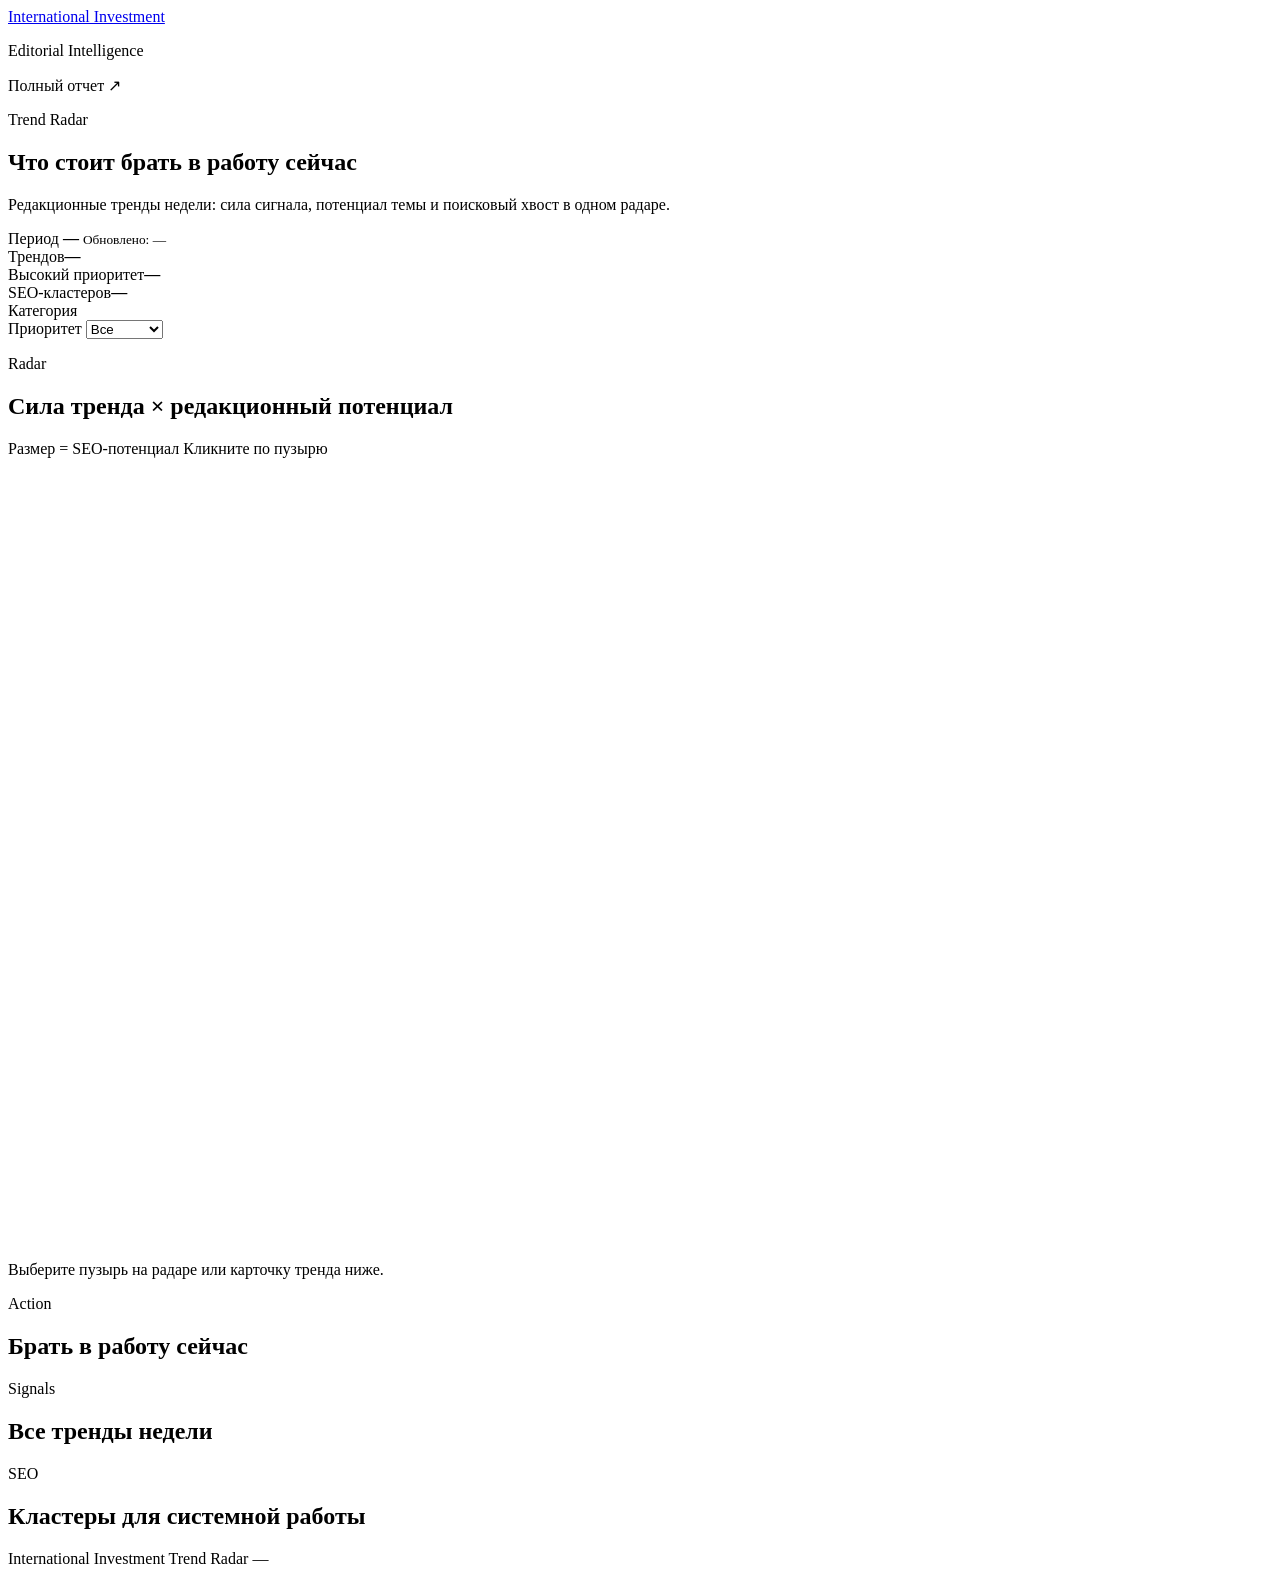
==== trend-radar/index.html @ 87446c71 "Add International Investment Trend Radar" ====
<!doctype html>
<html lang="ru">
<head>
  <meta charset="utf-8" />
  <meta name="viewport" content="width=device-width,initial-scale=1" />
  <meta name="description" content="International Investment Trend Radar — редакционный радар трендов, SEO-кластеров и инфоповодов." />
  <title>International Investment — Trend Radar</title>
  <link rel="stylesheet" href="./styles.css" />
</head>
<body>
  <main class="page-shell">
    <header class="topbar">
      <div>
        <a class="brand" href="https://internationalinvestment.biz/" target="_blank" rel="noreferrer">International Investment</a>
        <p class="eyebrow">Editorial Intelligence</p>
      </div>
      <a id="reportLink" class="report-link" target="_blank" rel="noreferrer">Полный отчет ↗</a>
    </header>

    <section class="hero">
      <div>
        <p class="eyebrow">Trend Radar</p>
        <h1>Что стоит брать в работу сейчас</h1>
        <p class="hero-copy">Редакционные тренды недели: сила сигнала, потенциал темы и поисковый хвост в одном радаре.</p>
      </div>
      <div class="period-card">
        <span>Период</span>
        <strong id="period">—</strong>
        <small id="updatedAt">Обновлено: —</small>
      </div>
    </section>

    <section class="stats" aria-label="Сводка">
      <article><span>Трендов</span><strong id="trendCount">—</strong></article>
      <article><span>Высокий приоритет</span><strong id="highCount">—</strong></article>
      <article><span>SEO-кластеров</span><strong id="clusterCount">—</strong></article>
    </section>

    <section class="controls" aria-label="Фильтры">
      <div class="filter-group">
        <span>Категория</span>
        <div id="categoryFilters" class="chips"></div>
      </div>
      <label class="priority-control">
        <span>Приоритет</span>
        <select id="priorityFilter">
          <option value="all">Все</option>
          <option value="high">Высокий</option>
          <option value="medium">Средний</option>
          <option value="low">Низкий</option>
        </select>
      </label>
    </section>

    <section class="radar-panel">
      <div class="section-head">
        <div>
          <p class="eyebrow">Radar</p>
          <h2>Сила тренда × редакционный потенциал</h2>
        </div>
        <div class="legend">
          <span><i class="dot dot-seo"></i>Размер = SEO-потенциал</span>
          <span><i class="dot dot-active"></i>Кликните по пузырю</span>
        </div>
      </div>

      <div class="radar-wrap">
        <svg id="radar" viewBox="0 0 1000 620" role="img" aria-labelledby="radarTitle radarDesc">
          <title id="radarTitle">Радар трендов International Investment</title>
          <desc id="radarDesc">По горизонтали — редакционный потенциал, по вертикали — сила тренда, размер пузыря — SEO-потенциал.</desc>
        </svg>
      </div>

      <aside id="trendDetail" class="trend-detail" aria-live="polite">
        <p class="muted">Выберите пузырь на радаре или карточку тренда ниже.</p>
      </aside>
    </section>

    <section class="work-now">
      <div class="section-head">
        <div>
          <p class="eyebrow">Action</p>
          <h2>Брать в работу сейчас</h2>
        </div>
      </div>
      <div id="workNowGrid" class="work-grid"></div>
    </section>

    <section>
      <div class="section-head">
        <div>
          <p class="eyebrow">Signals</p>
          <h2>Все тренды недели</h2>
        </div>
        <span id="visibleCount" class="muted"></span>
      </div>
      <div id="trendCards" class="trend-grid"></div>
    </section>

    <section class="seo-section">
      <div class="section-head">
        <div>
          <p class="eyebrow">SEO</p>
          <h2>Кластеры для системной работы</h2>
        </div>
      </div>
      <div id="seoClusters" class="seo-grid"></div>
    </section>

    <footer>
      <span>International Investment Trend Radar</span>
      <span id="footerUpdate">—</span>
    </footer>
  </main>

  <script src="./app.js" defer></script>
</body>
</html>
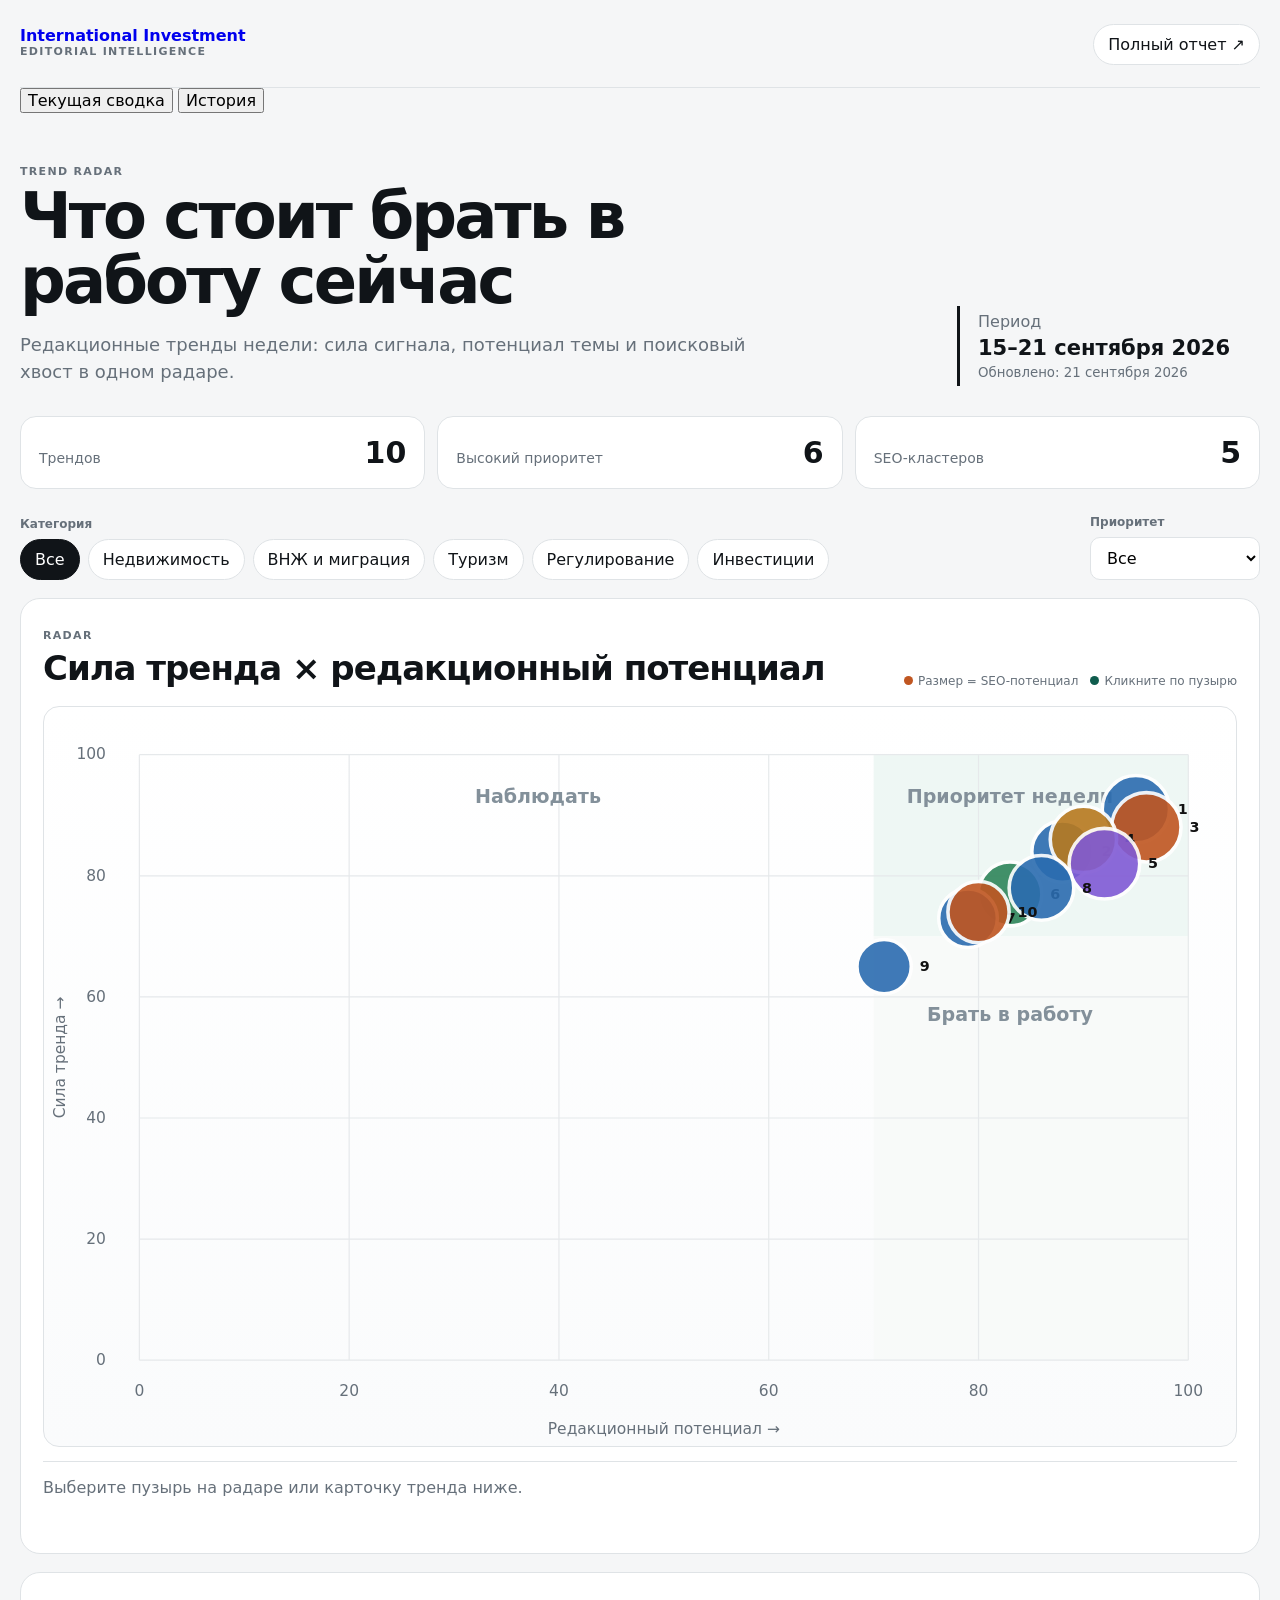
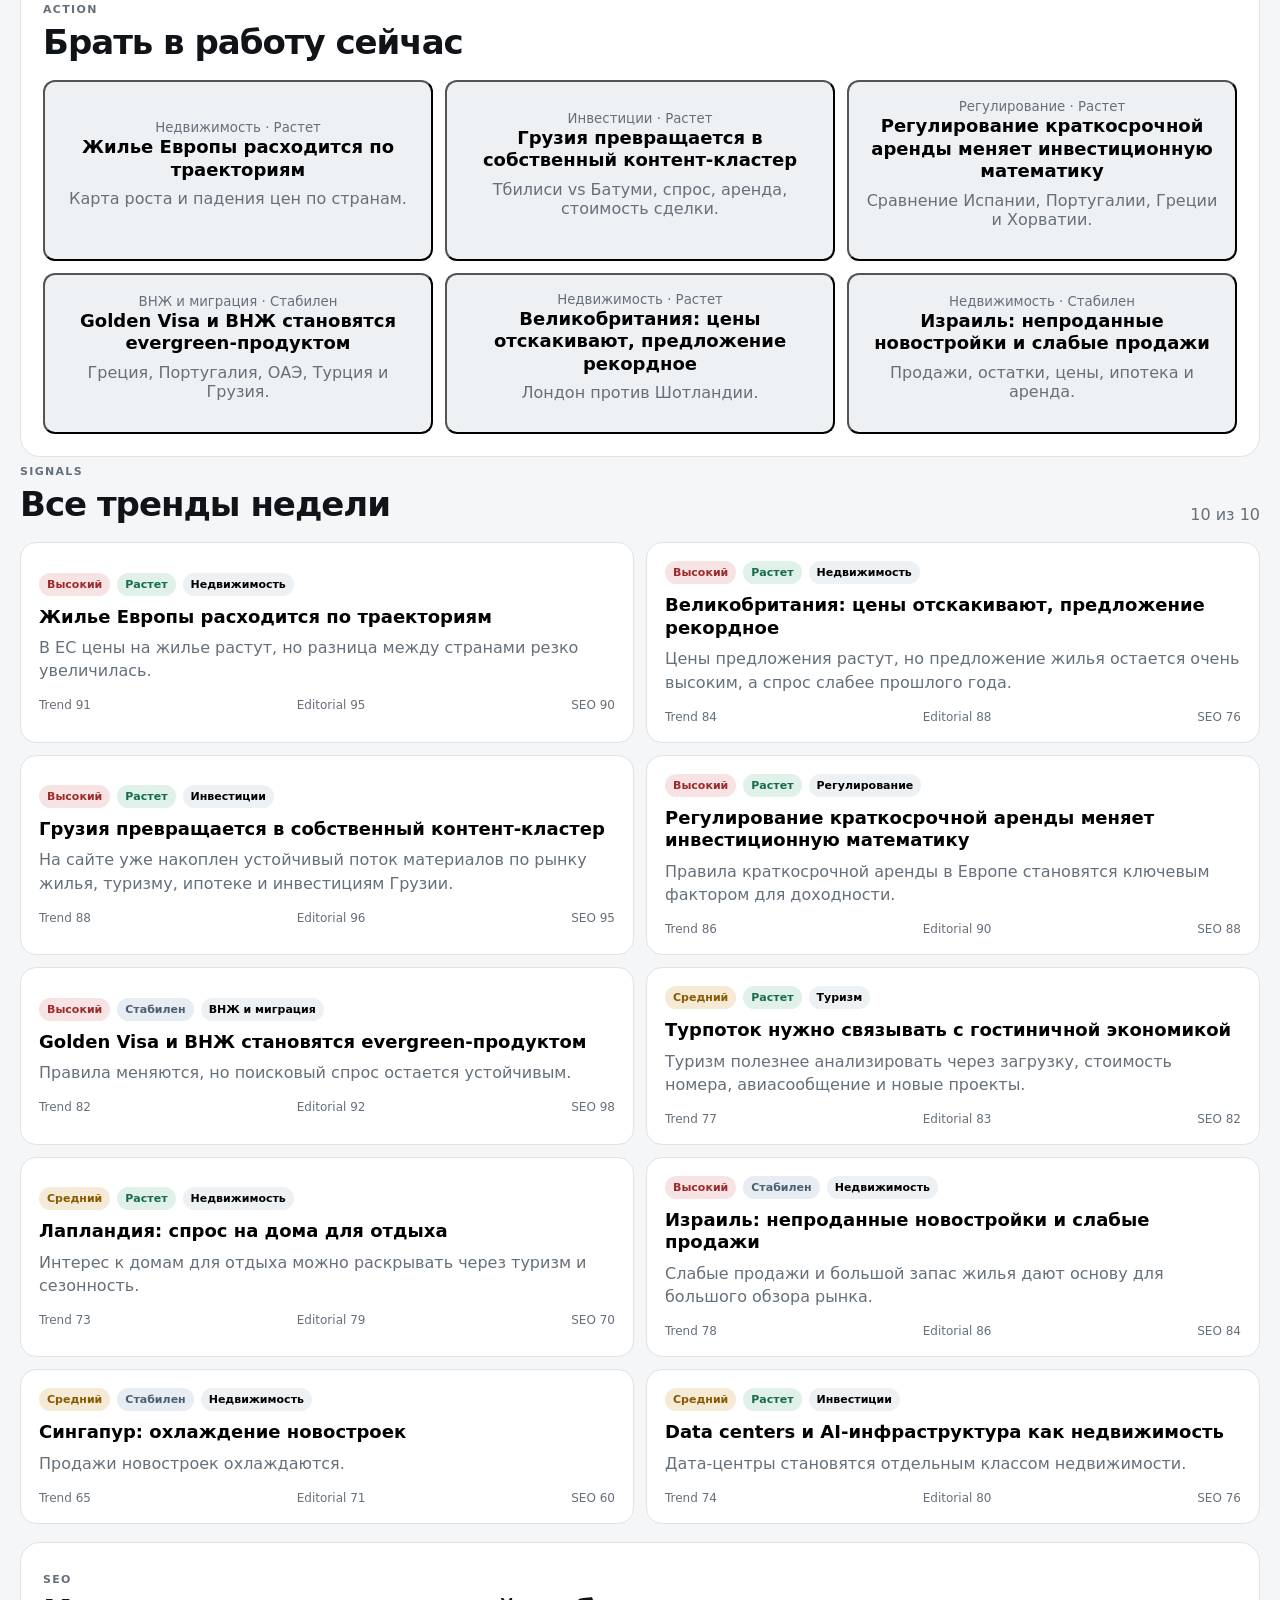
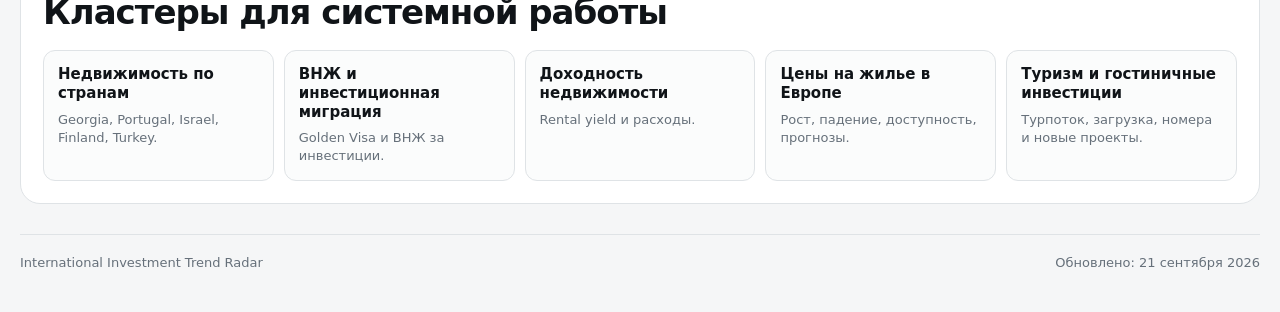
==== commit 25e41412: "Add Trend Radar history tab" ====
--- a/trend-radar/index.html
+++ b/trend-radar/index.html
@@ -17,94 +17,112 @@
       <a id="reportLink" class="report-link" target="_blank" rel="noreferrer">Полный отчет ↗</a>
     </header>
 
-    <section class="hero">
-      <div>
-        <p class="eyebrow">Trend Radar</p>
-        <h1>Что стоит брать в работу сейчас</h1>
-        <p class="hero-copy">Редакционные тренды недели: сила сигнала, потенциал темы и поисковый хвост в одном радаре.</p>
-      </div>
-      <div class="period-card">
-        <span>Период</span>
-        <strong id="period">—</strong>
-        <small id="updatedAt">Обновлено: —</small>
-      </div>
-    </section>
+    <nav class="view-tabs" aria-label="Разделы радара">
+      <button id="currentTab" class="view-tab is-active" type="button" data-view="current">Текущая сводка</button>
+      <button id="historyTab" class="view-tab" type="button" data-view="history">История</button>
+    </nav>
 
-    <section class="stats" aria-label="Сводка">
-      <article><span>Трендов</span><strong id="trendCount">—</strong></article>
-      <article><span>Высокий приоритет</span><strong id="highCount">—</strong></article>
-      <article><span>SEO-кластеров</span><strong id="clusterCount">—</strong></article>
-    </section>
+    <div id="currentView">
+      <section class="hero">
+        <div>
+          <p class="eyebrow">Trend Radar</p>
+          <h1>Что стоит брать в работу сейчас</h1>
+          <p class="hero-copy">Редакционные тренды недели: сила сигнала, потенциал темы и поисковый хвост в одном радаре.</p>
+        </div>
+        <div class="period-card">
+          <span>Период</span>
+          <strong id="period">—</strong>
+          <small id="updatedAt">Обновлено: —</small>
+        </div>
+      </section>
 
-    <section class="controls" aria-label="Фильтры">
-      <div class="filter-group">
-        <span>Категория</span>
-        <div id="categoryFilters" class="chips"></div>
-      </div>
-      <label class="priority-control">
-        <span>Приоритет</span>
-        <select id="priorityFilter">
-          <option value="all">Все</option>
-          <option value="high">Высокий</option>
-          <option value="medium">Средний</option>
-          <option value="low">Низкий</option>
-        </select>
-      </label>
-    </section>
+      <section class="stats" aria-label="Сводка">
+        <article><span>Трендов</span><strong id="trendCount">—</strong></article>
+        <article><span>Высокий приоритет</span><strong id="highCount">—</strong></article>
+        <article><span>SEO-кластеров</span><strong id="clusterCount">—</strong></article>
+      </section>
 
-    <section class="radar-panel">
-      <div class="section-head">
+      <section class="controls" aria-label="Фильтры">
+        <div class="filter-group">
+          <span>Категория</span>
+          <div id="categoryFilters" class="chips"></div>
+        </div>
+        <label class="priority-control">
+          <span>Приоритет</span>
+          <select id="priorityFilter">
+            <option value="all">Все</option>
+            <option value="high">Высокий</option>
+            <option value="medium">Средний</option>
+            <option value="low">Низкий</option>
+          </select>
+        </label>
+      </section>
+
+      <section class="radar-panel">
+        <div class="section-head">
+          <div>
+            <p class="eyebrow">Radar</p>
+            <h2>Сила тренда × редакционный потенциал</h2>
+          </div>
+          <div class="legend">
+            <span><i class="dot dot-seo"></i>Размер = SEO-потенциал</span>
+            <span><i class="dot dot-active"></i>Кликните по пузырю</span>
+          </div>
+        </div>
+
+        <div class="radar-wrap">
+          <svg id="radar" viewBox="0 0 1000 620" role="img" aria-labelledby="radarTitle radarDesc">
+            <title id="radarTitle">Радар трендов International Investment</title>
+            <desc id="radarDesc">По горизонтали — редакционный потенциал, по вертикали — сила тренда, размер пузыря — SEO-потенциал.</desc>
+          </svg>
+        </div>
+
+        <aside id="trendDetail" class="trend-detail" aria-live="polite">
+          <p class="muted">Выберите пузырь на радаре или карточку тренда ниже.</p>
+        </aside>
+      </section>
+
+      <section class="work-now">
+        <div class="section-head">
+          <div>
+            <p class="eyebrow">Action</p>
+            <h2>Брать в работу сейчас</h2>
+          </div>
+        </div>
+        <div id="workNowGrid" class="work-grid"></div>
+      </section>
+
+      <section>
+        <div class="section-head">
+          <div>
+            <p class="eyebrow">Signals</p>
+            <h2>Все тренды недели</h2>
+          </div>
+          <span id="visibleCount" class="muted"></span>
+        </div>
+        <div id="trendCards" class="trend-grid"></div>
+      </section>
+
+      <section class="seo-section">
+        <div class="section-head">
+          <div>
+            <p class="eyebrow">SEO</p>
+            <h2>Кластеры для системной работы</h2>
+          </div>
+        </div>
+        <div id="seoClusters" class="seo-grid"></div>
+      </section>
+    </div>
+
+    <section id="historyView" class="history-view" hidden>
+      <div class="history-hero">
         <div>
-          <p class="eyebrow">Radar</p>
-          <h2>Сила тренда × редакционный потенциал</h2>
-        </div>
-        <div class="legend">
-          <span><i class="dot dot-seo"></i>Размер = SEO-потенциал</span>
-          <span><i class="dot dot-active"></i>Кликните по пузырю</span>
+          <p class="eyebrow">Archive</p>
+          <h1>История трендрадара</h1>
+          <p class="hero-copy">Короткие недельные саммари сохраняются здесь. Основная текущая сводка при обновлении не стирается: предыдущая неделя переносится в архив.</p>
         </div>
       </div>
-
-      <div class="radar-wrap">
-        <svg id="radar" viewBox="0 0 1000 620" role="img" aria-labelledby="radarTitle radarDesc">
-          <title id="radarTitle">Радар трендов International Investment</title>
-          <desc id="radarDesc">По горизонтали — редакционный потенциал, по вертикали — сила тренда, размер пузыря — SEO-потенциал.</desc>
-        </svg>
-      </div>
-
-      <aside id="trendDetail" class="trend-detail" aria-live="polite">
-        <p class="muted">Выберите пузырь на радаре или карточку тренда ниже.</p>
-      </aside>
-    </section>
-
-    <section class="work-now">
-      <div class="section-head">
-        <div>
-          <p class="eyebrow">Action</p>
-          <h2>Брать в работу сейчас</h2>
-        </div>
-      </div>
-      <div id="workNowGrid" class="work-grid"></div>
-    </section>
-
-    <section>
-      <div class="section-head">
-        <div>
-          <p class="eyebrow">Signals</p>
-          <h2>Все тренды недели</h2>
-        </div>
-        <span id="visibleCount" class="muted"></span>
-      </div>
-      <div id="trendCards" class="trend-grid"></div>
-    </section>
-
-    <section class="seo-section">
-      <div class="section-head">
-        <div>
-          <p class="eyebrow">SEO</p>
-          <h2>Кластеры для системной работы</h2>
-        </div>
-      </div>
-      <div id="seoClusters" class="seo-grid"></div>
+      <div id="historyList" class="history-list"></div>
     </section>
 
     <footer>
@@ -112,7 +130,6 @@
       <span id="footerUpdate">—</span>
     </footer>
   </main>
-
   <script src="./app.js" defer></script>
 </body>
-</html>
+</html>
--- a/trend-radar/styles.css
+++ b/trend-radar/styles.css
@@ -0,0 +1,3 @@
+:root{--bg:#f5f6f7;--panel:#fff;--ink:#101418;--muted:#66707a;--line:#dfe3e6;--soft:#eef1f3;--accent:#0f5c4d;--high:#9b2c2c;--medium:#8a5a00}
+*{box-sizing:border-box}body{margin:0;background:var(--bg);color:var(--ink);font-family:Inter,ui-sans-serif,system-ui,-apple-system,BlinkMacSystemFont,"Segoe UI",sans-serif}button,select{font:inherit}button{cursor:pointer}.page-shell{width:min(1240px,calc(100% - 32px));margin:auto;padding:24px 0 42px}.topbar{display:flex;justify-content:space-between;gap:16px;align-items:center;padding-bottom:22px;border-bottom:1px solid var(--line)}.brand{font-weight:800;text-decoration:none}.eyebrow{margin:0 0 6px;color:var(--muted);text-transform:uppercase;letter-spacing:.12em;font-size:11px;font-weight:800}.report-link,.chip{border:1px solid var(--line);background:var(--panel);border-radius:999px;padding:10px 14px;text-decoration:none;color:inherit}.hero{display:grid;grid-template-columns:1.5fr .5fr;gap:28px;align-items:end;padding:52px 0 30px}h1,h2,h3,p{margin-top:0}h1{font-size:clamp(34px,5vw,64px);line-height:1.02;margin-bottom:16px;max-width:850px;letter-spacing:-.045em}h2{font-size:clamp(24px,3vw,34px);letter-spacing:-.03em;margin-bottom:0}h3{font-size:18px;line-height:1.25;margin-bottom:8px}.hero-copy{max-width:760px;color:var(--muted);font-size:18px;line-height:1.55;margin-bottom:0}.period-card{border-left:3px solid var(--ink);padding:6px 0 6px 18px;display:grid;gap:5px}.period-card span,.period-card small,.muted{color:var(--muted)}.period-card strong{font-size:21px}.stats{display:grid;grid-template-columns:repeat(3,1fr);gap:12px;margin-bottom:18px}.stats article{background:var(--panel);border:1px solid var(--line);border-radius:16px;padding:18px;display:flex;align-items:baseline;justify-content:space-between}.stats span{color:var(--muted);font-size:14px}.stats strong{font-size:30px}.controls{display:flex;justify-content:space-between;align-items:flex-end;gap:16px;margin:26px 0 18px}.filter-group{display:grid;gap:8px}.chips{display:flex;gap:8px;flex-wrap:wrap}.chip.is-active{background:var(--ink);color:#fff;border-color:var(--ink)}.priority-control{display:grid;gap:8px;min-width:170px}.filter-group>span,.priority-control>span{font-size:12px;color:var(--muted);font-weight:700}select{border:1px solid var(--line);border-radius:10px;padding:10px 12px;background:var(--panel)}.radar-panel,.work-now,.seo-section{margin-top:18px;background:var(--panel);border:1px solid var(--line);border-radius:20px;padding:22px}.section-head{display:flex;justify-content:space-between;gap:20px;align-items:end;margin:8px 0 18px}.legend{display:flex;gap:12px;flex-wrap:wrap;color:var(--muted);font-size:12px}.dot{width:9px;height:9px;border-radius:50%;display:inline-block;margin-right:5px}.dot-seo{background:#c05621}.dot-active{background:var(--accent)}.radar-wrap{overflow-x:auto;border:1px solid var(--line);border-radius:16px;background:linear-gradient(180deg,#fff,#fafbfc)}#radar{width:100%;min-width:760px;display:block}.axis-label{fill:var(--muted);font-size:13px}.grid-line{stroke:#e6e9eb;stroke-width:1}.quad-label{fill:#83909a;font-size:16px;font-weight:700}.bubble{cursor:pointer;stroke:#fff;stroke-width:3;opacity:.9}.bubble:hover,.bubble:focus{opacity:1;stroke:#111;stroke-width:4;outline:none}.bubble-label{font-size:12px;font-weight:800;fill:#111;pointer-events:none}.trend-detail{margin-top:14px;border-top:1px solid var(--line);padding-top:16px;min-height:70px}.detail-grid{display:grid;grid-template-columns:1fr 1fr;gap:14px}.detail-block,.work-item,.seo-card{background:var(--soft);border-radius:12px;padding:14px}.detail-block span{display:block;color:var(--muted);font-size:11px;font-weight:800;text-transform:uppercase;letter-spacing:.08em;margin-bottom:5px}.badges{display:flex;gap:7px;flex-wrap:wrap;margin-bottom:10px}.badge{display:inline-flex;border-radius:999px;padding:5px 8px;font-size:11px;font-weight:800;background:#edf1f3}.badge.high{background:#f7e3e3;color:var(--high)}.badge.medium{background:#f5ead6;color:var(--medium)}.badge.growing{background:#dff1e9;color:#176b4d}.badge.stable{background:#e7edf2;color:#4b5f73}.work-grid{display:grid;grid-template-columns:repeat(3,1fr);gap:12px}.trend-grid{display:grid;grid-template-columns:repeat(2,1fr);gap:12px;margin-top:16px}.trend-card{border:1px solid var(--line);background:var(--panel);border-radius:16px;padding:18px;text-align:left}.trend-card p{color:var(--muted);line-height:1.45}.card-meta{display:flex;justify-content:space-between;gap:12px;margin-top:12px;font-size:12px;color:var(--muted)}.seo-grid{display:grid;grid-template-columns:repeat(5,1fr);gap:10px}.seo-card{border:1px solid var(--line);background:#fbfcfc}.seo-card h3{font-size:15px}.seo-card p{color:var(--muted);font-size:13px;line-height:1.4;margin-bottom:0}.source-list a{color:var(--accent)}footer{display:flex;justify-content:space-between;gap:12px;color:var(--muted);border-top:1px solid var(--line);margin-top:30px;padding-top:20px;font-size:13px}
+@media(max-width:900px){.hero{grid-template-columns:1fr}.stats{grid-template-columns:1fr}.controls{align-items:stretch;flex-direction:column}.priority-control{width:100%}.work-grid,.seo-grid{grid-template-columns:repeat(2,1fr)}.trend-grid{grid-template-columns:1fr}.detail-grid{grid-template-columns:1fr}}@media(max-width:560px){.page-shell{width:min(100% - 20px,1240px);padding-top:14px}.topbar{align-items:flex-start;flex-direction:column}.hero{padding-top:34px}.radar-panel,.work-now,.seo-section{padding:14px}.work-grid,.seo-grid{grid-template-columns:1fr}.section-head{align-items:flex-start;flex-direction:column}footer{flex-direction:column}}
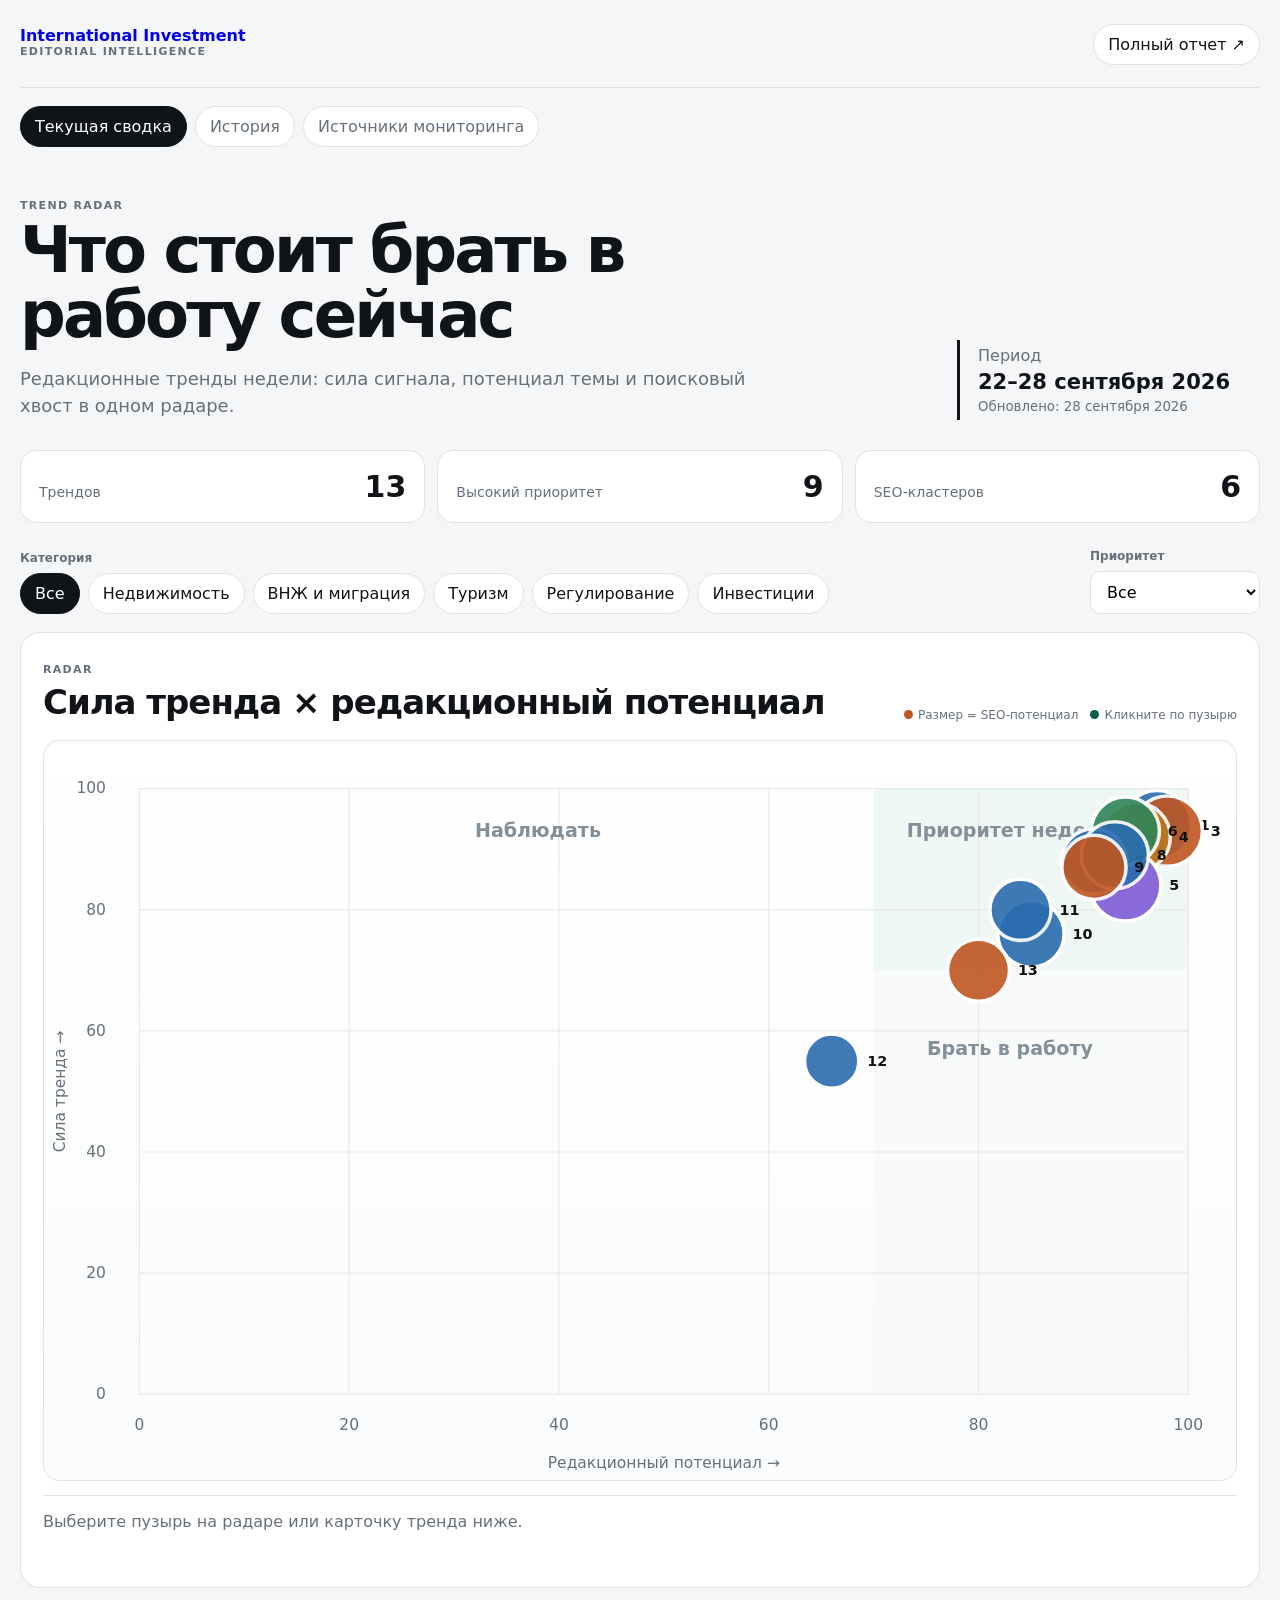
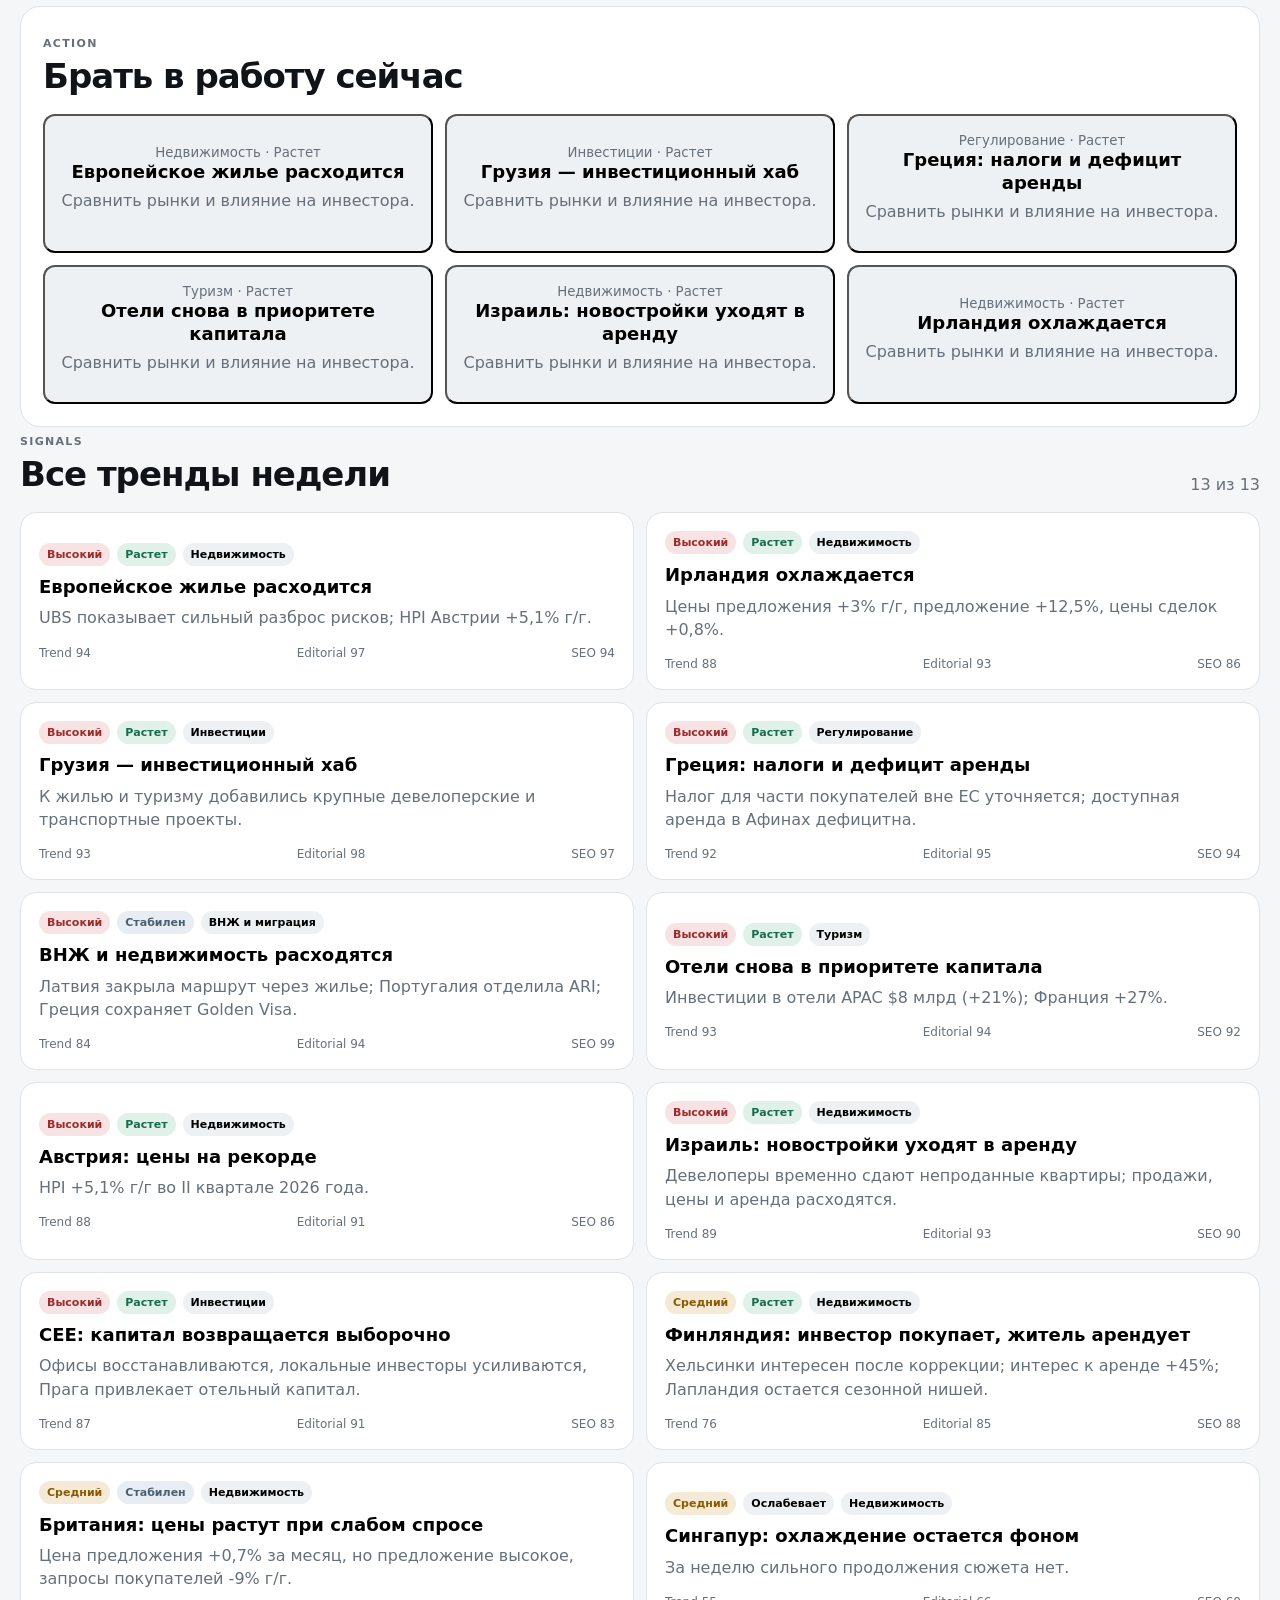
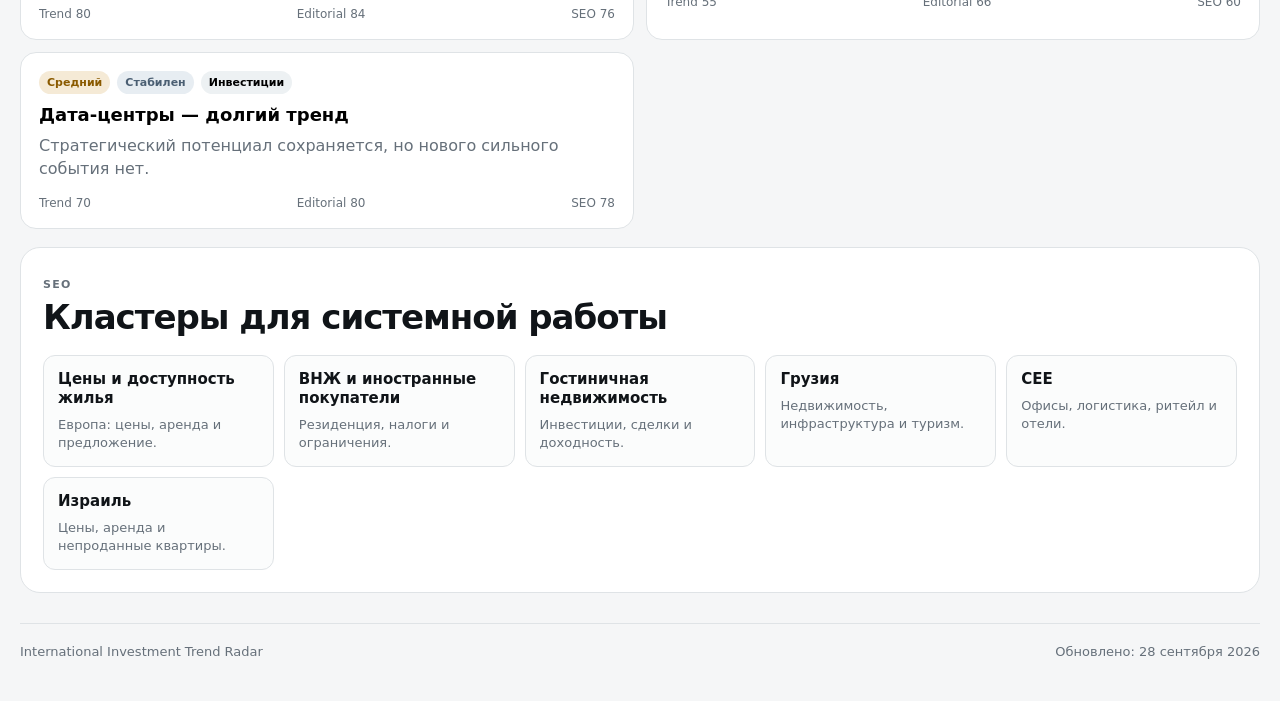
==== commit 1f7d653f: "Add monitoring sources tab" ====
--- a/trend-radar/index.html
+++ b/trend-radar/index.html
@@ -18,8 +18,9 @@
     </header>
 
     <nav class="view-tabs" aria-label="Разделы радара">
-      <button id="currentTab" class="view-tab is-active" type="button" data-view="current">Текущая сводка</button>
-      <button id="historyTab" class="view-tab" type="button" data-view="history">История</button>
+      <button class="view-tab is-active" type="button" data-view="current">Текущая сводка</button>
+      <button class="view-tab" type="button" data-view="history">История</button>
+      <button class="view-tab" type="button" data-view="sources">Источники мониторинга</button>
     </nav>
 
     <div id="currentView">
@@ -69,14 +70,9 @@
             <span><i class="dot dot-active"></i>Кликните по пузырю</span>
           </div>
         </div>
-
         <div class="radar-wrap">
-          <svg id="radar" viewBox="0 0 1000 620" role="img" aria-labelledby="radarTitle radarDesc">
-            <title id="radarTitle">Радар трендов International Investment</title>
-            <desc id="radarDesc">По горизонтали — редакционный потенциал, по вертикали — сила тренда, размер пузыря — SEO-потенциал.</desc>
-          </svg>
+          <svg id="radar" viewBox="0 0 1000 620" role="img" aria-label="Радар трендов"></svg>
         </div>
-
         <aside id="trendDetail" class="trend-detail" aria-live="polite">
           <p class="muted">Выберите пузырь на радаре или карточку тренда ниже.</p>
         </aside>
@@ -84,20 +80,14 @@
 
       <section class="work-now">
         <div class="section-head">
-          <div>
-            <p class="eyebrow">Action</p>
-            <h2>Брать в работу сейчас</h2>
-          </div>
+          <div><p class="eyebrow">Action</p><h2>Брать в работу сейчас</h2></div>
         </div>
         <div id="workNowGrid" class="work-grid"></div>
       </section>
 
       <section>
         <div class="section-head">
-          <div>
-            <p class="eyebrow">Signals</p>
-            <h2>Все тренды недели</h2>
-          </div>
+          <div><p class="eyebrow">Signals</p><h2>Все тренды недели</h2></div>
           <span id="visibleCount" class="muted"></span>
         </div>
         <div id="trendCards" class="trend-grid"></div>
@@ -105,10 +95,7 @@
 
       <section class="seo-section">
         <div class="section-head">
-          <div>
-            <p class="eyebrow">SEO</p>
-            <h2>Кластеры для системной работы</h2>
-          </div>
+          <div><p class="eyebrow">SEO</p><h2>Кластеры для системной работы</h2></div>
         </div>
         <div id="seoClusters" class="seo-grid"></div>
       </section>
@@ -116,13 +103,23 @@
 
     <section id="historyView" class="history-view" hidden>
       <div class="history-hero">
-        <div>
-          <p class="eyebrow">Archive</p>
-          <h1>История трендрадара</h1>
-          <p class="hero-copy">Короткие недельные саммари сохраняются здесь. Основная текущая сводка при обновлении не стирается: предыдущая неделя переносится в архив.</p>
-        </div>
+        <p class="eyebrow">Archive</p>
+        <h1>История трендрадара</h1>
+        <p class="hero-copy">Короткие недельные саммари сохраняются здесь. Предыдущая неделя не стирается при обновлении.</p>
       </div>
       <div id="historyList" class="history-list"></div>
+    </section>
+
+    <section id="sourcesView" class="history-view" hidden>
+      <div class="history-hero">
+        <p class="eyebrow">Monitoring</p>
+        <h1>Источники мониторинга</h1>
+        <p class="hero-copy">Постоянный пул для поиска ранних сигналов и проверки цифр. Медиа и отраслевые издания находят сюжет, первичные источники подтверждают данные.</p>
+      </div>
+      <div class="source-principle">
+        <strong>Правило радара:</strong> вторичный источник может дать сигнал, но ключевые цифры и изменения правил по возможности подтверждаются первичным источником.
+      </div>
+      <div id="sourceGroups" class="source-groups"></div>
     </section>
 
     <footer>
--- a/trend-radar/styles.css
+++ b/trend-radar/styles.css
@@ -1,3 +1,5 @@
 :root{--bg:#f5f6f7;--panel:#fff;--ink:#101418;--muted:#66707a;--line:#dfe3e6;--soft:#eef1f3;--accent:#0f5c4d;--high:#9b2c2c;--medium:#8a5a00}
 *{box-sizing:border-box}body{margin:0;background:var(--bg);color:var(--ink);font-family:Inter,ui-sans-serif,system-ui,-apple-system,BlinkMacSystemFont,"Segoe UI",sans-serif}button,select{font:inherit}button{cursor:pointer}.page-shell{width:min(1240px,calc(100% - 32px));margin:auto;padding:24px 0 42px}.topbar{display:flex;justify-content:space-between;gap:16px;align-items:center;padding-bottom:22px;border-bottom:1px solid var(--line)}.brand{font-weight:800;text-decoration:none}.eyebrow{margin:0 0 6px;color:var(--muted);text-transform:uppercase;letter-spacing:.12em;font-size:11px;font-weight:800}.report-link,.chip{border:1px solid var(--line);background:var(--panel);border-radius:999px;padding:10px 14px;text-decoration:none;color:inherit}.hero{display:grid;grid-template-columns:1.5fr .5fr;gap:28px;align-items:end;padding:52px 0 30px}h1,h2,h3,p{margin-top:0}h1{font-size:clamp(34px,5vw,64px);line-height:1.02;margin-bottom:16px;max-width:850px;letter-spacing:-.045em}h2{font-size:clamp(24px,3vw,34px);letter-spacing:-.03em;margin-bottom:0}h3{font-size:18px;line-height:1.25;margin-bottom:8px}.hero-copy{max-width:760px;color:var(--muted);font-size:18px;line-height:1.55;margin-bottom:0}.period-card{border-left:3px solid var(--ink);padding:6px 0 6px 18px;display:grid;gap:5px}.period-card span,.period-card small,.muted{color:var(--muted)}.period-card strong{font-size:21px}.stats{display:grid;grid-template-columns:repeat(3,1fr);gap:12px;margin-bottom:18px}.stats article{background:var(--panel);border:1px solid var(--line);border-radius:16px;padding:18px;display:flex;align-items:baseline;justify-content:space-between}.stats span{color:var(--muted);font-size:14px}.stats strong{font-size:30px}.controls{display:flex;justify-content:space-between;align-items:flex-end;gap:16px;margin:26px 0 18px}.filter-group{display:grid;gap:8px}.chips{display:flex;gap:8px;flex-wrap:wrap}.chip.is-active{background:var(--ink);color:#fff;border-color:var(--ink)}.priority-control{display:grid;gap:8px;min-width:170px}.filter-group>span,.priority-control>span{font-size:12px;color:var(--muted);font-weight:700}select{border:1px solid var(--line);border-radius:10px;padding:10px 12px;background:var(--panel)}.radar-panel,.work-now,.seo-section{margin-top:18px;background:var(--panel);border:1px solid var(--line);border-radius:20px;padding:22px}.section-head{display:flex;justify-content:space-between;gap:20px;align-items:end;margin:8px 0 18px}.legend{display:flex;gap:12px;flex-wrap:wrap;color:var(--muted);font-size:12px}.dot{width:9px;height:9px;border-radius:50%;display:inline-block;margin-right:5px}.dot-seo{background:#c05621}.dot-active{background:var(--accent)}.radar-wrap{overflow-x:auto;border:1px solid var(--line);border-radius:16px;background:linear-gradient(180deg,#fff,#fafbfc)}#radar{width:100%;min-width:760px;display:block}.axis-label{fill:var(--muted);font-size:13px}.grid-line{stroke:#e6e9eb;stroke-width:1}.quad-label{fill:#83909a;font-size:16px;font-weight:700}.bubble{cursor:pointer;stroke:#fff;stroke-width:3;opacity:.9}.bubble:hover,.bubble:focus{opacity:1;stroke:#111;stroke-width:4;outline:none}.bubble-label{font-size:12px;font-weight:800;fill:#111;pointer-events:none}.trend-detail{margin-top:14px;border-top:1px solid var(--line);padding-top:16px;min-height:70px}.detail-grid{display:grid;grid-template-columns:1fr 1fr;gap:14px}.detail-block,.work-item,.seo-card{background:var(--soft);border-radius:12px;padding:14px}.detail-block span{display:block;color:var(--muted);font-size:11px;font-weight:800;text-transform:uppercase;letter-spacing:.08em;margin-bottom:5px}.badges{display:flex;gap:7px;flex-wrap:wrap;margin-bottom:10px}.badge{display:inline-flex;border-radius:999px;padding:5px 8px;font-size:11px;font-weight:800;background:#edf1f3}.badge.high{background:#f7e3e3;color:var(--high)}.badge.medium{background:#f5ead6;color:var(--medium)}.badge.growing{background:#dff1e9;color:#176b4d}.badge.stable{background:#e7edf2;color:#4b5f73}.work-grid{display:grid;grid-template-columns:repeat(3,1fr);gap:12px}.trend-grid{display:grid;grid-template-columns:repeat(2,1fr);gap:12px;margin-top:16px}.trend-card{border:1px solid var(--line);background:var(--panel);border-radius:16px;padding:18px;text-align:left}.trend-card p{color:var(--muted);line-height:1.45}.card-meta{display:flex;justify-content:space-between;gap:12px;margin-top:12px;font-size:12px;color:var(--muted)}.seo-grid{display:grid;grid-template-columns:repeat(5,1fr);gap:10px}.seo-card{border:1px solid var(--line);background:#fbfcfc}.seo-card h3{font-size:15px}.seo-card p{color:var(--muted);font-size:13px;line-height:1.4;margin-bottom:0}.source-list a{color:var(--accent)}footer{display:flex;justify-content:space-between;gap:12px;color:var(--muted);border-top:1px solid var(--line);margin-top:30px;padding-top:20px;font-size:13px}
-@media(max-width:900px){.hero{grid-template-columns:1fr}.stats{grid-template-columns:1fr}.controls{align-items:stretch;flex-direction:column}.priority-control{width:100%}.work-grid,.seo-grid{grid-template-columns:repeat(2,1fr)}.trend-grid{grid-template-columns:1fr}.detail-grid{grid-template-columns:1fr}}@media(max-width:560px){.page-shell{width:min(100% - 20px,1240px);padding-top:14px}.topbar{align-items:flex-start;flex-direction:column}.hero{padding-top:34px}.radar-panel,.work-now,.seo-section{padding:14px}.work-grid,.seo-grid{grid-template-columns:1fr}.section-head{align-items:flex-start;flex-direction:column}footer{flex-direction:column}}+.view-tabs{display:flex;gap:8px;margin:18px 0 0}.view-tab{border:1px solid var(--line);background:var(--panel);border-radius:999px;padding:10px 14px;color:var(--muted)}.view-tab.is-active{background:var(--ink);border-color:var(--ink);color:#fff}.history-view{padding-top:34px}.history-hero{padding:14px 0 24px}.history-list{display:grid;gap:14px}.history-card{background:var(--panel);border:1px solid var(--line);border-radius:18px;padding:20px}.history-card-head{display:flex;justify-content:space-between;gap:16px;align-items:flex-start}.history-card h2{font-size:24px;margin-bottom:6px}.history-card .summary{font-size:16px;line-height:1.55;color:var(--ink);margin:16px 0}.history-points{display:grid;grid-template-columns:repeat(3,1fr);gap:10px}.history-point{background:var(--soft);border-radius:12px;padding:13px}.history-point span{display:block;color:var(--muted);font-size:11px;text-transform:uppercase;letter-spacing:.08em;font-weight:800;margin-bottom:5px}.history-links{display:flex;gap:12px;flex-wrap:wrap;margin-top:14px}.history-links a{color:var(--accent)}
+@media(max-width:900px){.hero{grid-template-columns:1fr}.stats{grid-template-columns:1fr}.controls{align-items:stretch;flex-direction:column}.priority-control{width:100%}.work-grid,.seo-grid{grid-template-columns:repeat(2,1fr)}.trend-grid{grid-template-columns:1fr}.detail-grid{grid-template-columns:1fr}.history-points{grid-template-columns:1fr}}
+@media(max-width:560px){.page-shell{width:min(100% - 20px,1240px);padding-top:14px}.topbar{align-items:flex-start;flex-direction:column}.hero{padding-top:34px}.radar-panel,.work-now,.seo-section{padding:14px}.work-grid,.seo-grid{grid-template-columns:1fr}.section-head,.history-card-head{align-items:flex-start;flex-direction:column}footer{flex-direction:column}.view-tabs{overflow-x:auto;padding-bottom:2px}}
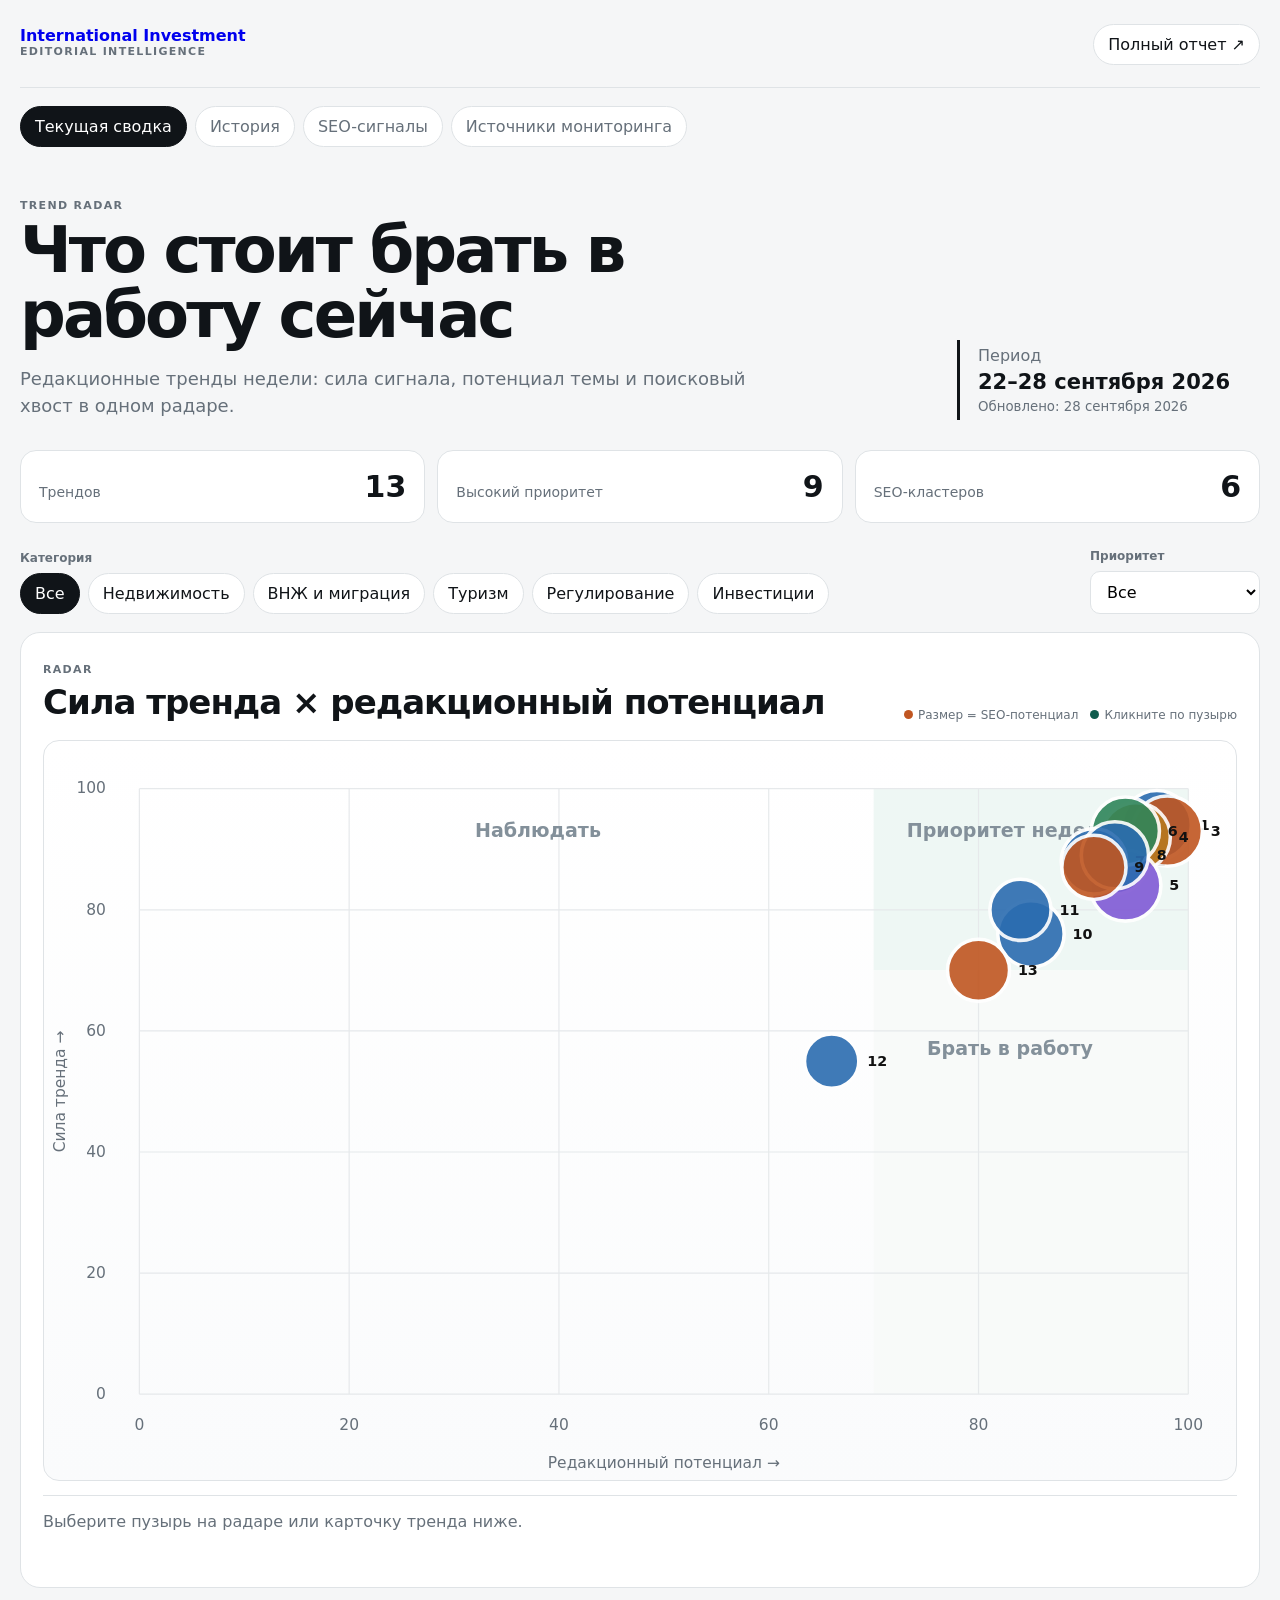
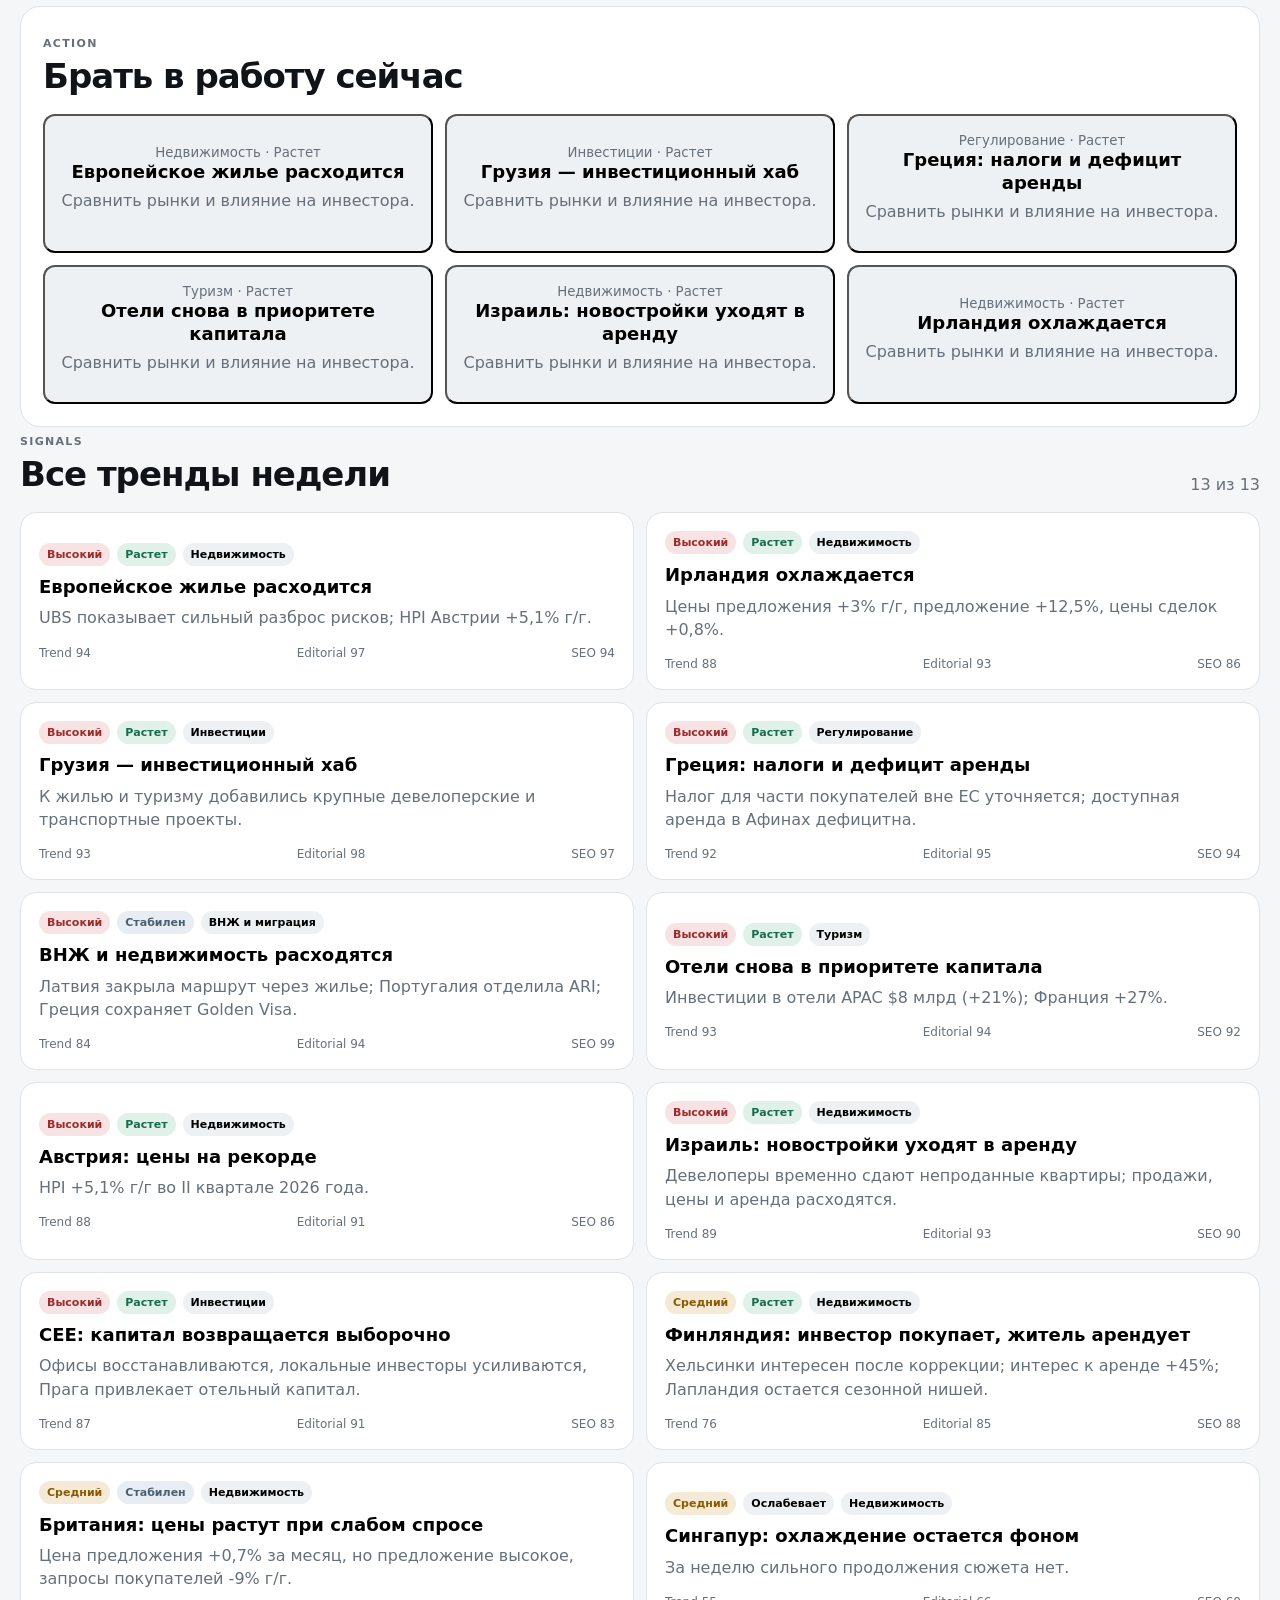
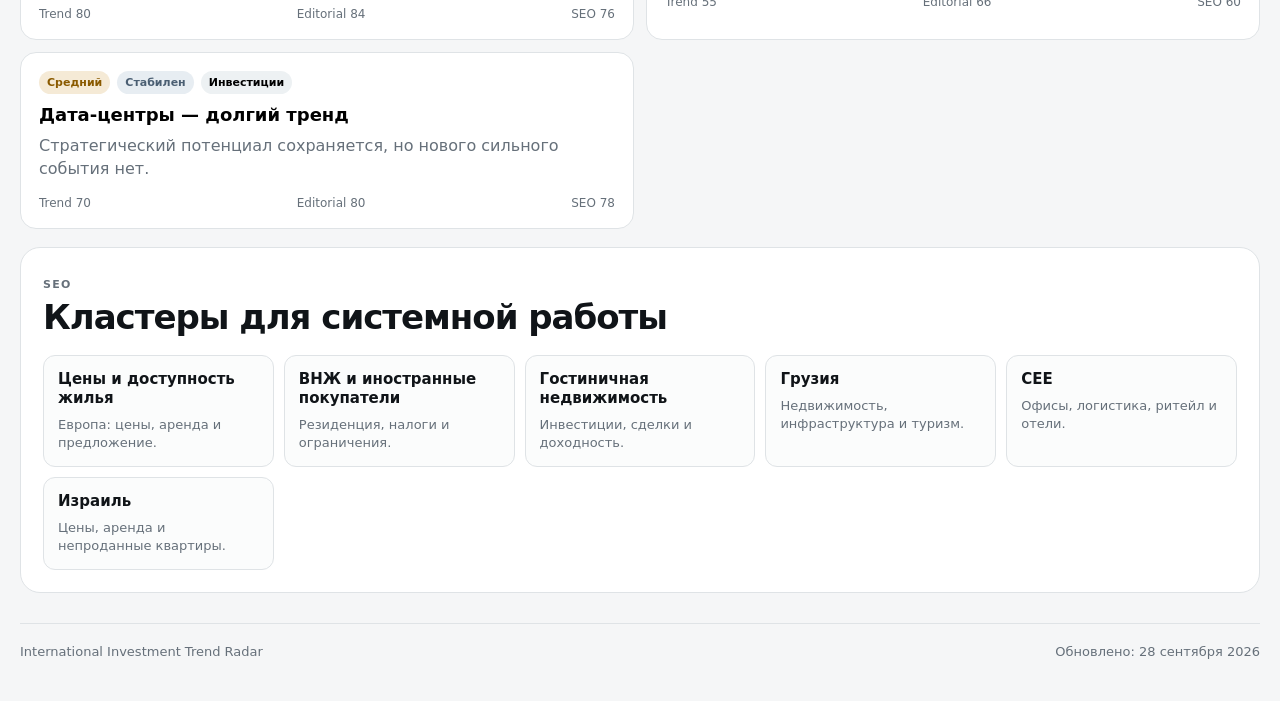
==== commit 204a3232: "Add SEO signals tab" ====
--- a/trend-radar/index.html
+++ b/trend-radar/index.html
@@ -20,6 +20,7 @@
     <nav class="view-tabs" aria-label="Разделы радара">
       <button class="view-tab is-active" type="button" data-view="current">Текущая сводка</button>
       <button class="view-tab" type="button" data-view="history">История</button>
+      <button class="view-tab" type="button" data-view="seo">SEO-сигналы</button>
       <button class="view-tab" type="button" data-view="sources">Источники мониторинга</button>
     </nav>
 
@@ -110,6 +111,30 @@
       <div id="historyList" class="history-list"></div>
     </section>
 
+    <section id="seoView" class="history-view" hidden>
+      <div class="history-hero">
+        <p class="eyebrow">Search Intelligence</p>
+        <h1>SEO-сигналы</h1>
+        <p class="hero-copy">Соединяем внешний тренд с тем, что уже происходит в поиске: запросами, страницами, CTR, позициями и динамикой.</p>
+      </div>
+
+      <section class="seo-signal-summary" aria-label="Сводка SEO">
+        <article><span>Запросов в мониторинге</span><strong id="seoQueryCount">—</strong></article>
+        <article><span>Страниц в мониторинге</span><strong id="seoPageCount">—</strong></article>
+        <article><span>Быстрых возможностей</span><strong id="seoOpportunityCount">—</strong></article>
+      </section>
+
+      <div class="source-principle">
+        <strong>Логика:</strong> высокий внешний тренд + растущие показы/позиции = ускоряем публикацию. Высокие показы при слабом CTR = обновляем сниппет и первый экран. Сильный кластер без подходящей страницы = создаем новый хаб.
+      </div>
+
+      <div class="section-head">
+        <div><p class="eyebrow">Queries</p><h2>Поисковые сигналы</h2></div>
+        <span id="seoUpdatedAt" class="muted"></span>
+      </div>
+      <div id="seoSignalList" class="seo-signal-list"></div>
+    </section>
+
     <section id="sourcesView" class="history-view" hidden>
       <div class="history-hero">
         <p class="eyebrow">Monitoring</p>
--- a/trend-radar/styles.css
+++ b/trend-radar/styles.css
@@ -1,5 +1,6 @@
 :root{--bg:#f5f6f7;--panel:#fff;--ink:#101418;--muted:#66707a;--line:#dfe3e6;--soft:#eef1f3;--accent:#0f5c4d;--high:#9b2c2c;--medium:#8a5a00}
-*{box-sizing:border-box}body{margin:0;background:var(--bg);color:var(--ink);font-family:Inter,ui-sans-serif,system-ui,-apple-system,BlinkMacSystemFont,"Segoe UI",sans-serif}button,select{font:inherit}button{cursor:pointer}.page-shell{width:min(1240px,calc(100% - 32px));margin:auto;padding:24px 0 42px}.topbar{display:flex;justify-content:space-between;gap:16px;align-items:center;padding-bottom:22px;border-bottom:1px solid var(--line)}.brand{font-weight:800;text-decoration:none}.eyebrow{margin:0 0 6px;color:var(--muted);text-transform:uppercase;letter-spacing:.12em;font-size:11px;font-weight:800}.report-link,.chip{border:1px solid var(--line);background:var(--panel);border-radius:999px;padding:10px 14px;text-decoration:none;color:inherit}.hero{display:grid;grid-template-columns:1.5fr .5fr;gap:28px;align-items:end;padding:52px 0 30px}h1,h2,h3,p{margin-top:0}h1{font-size:clamp(34px,5vw,64px);line-height:1.02;margin-bottom:16px;max-width:850px;letter-spacing:-.045em}h2{font-size:clamp(24px,3vw,34px);letter-spacing:-.03em;margin-bottom:0}h3{font-size:18px;line-height:1.25;margin-bottom:8px}.hero-copy{max-width:760px;color:var(--muted);font-size:18px;line-height:1.55;margin-bottom:0}.period-card{border-left:3px solid var(--ink);padding:6px 0 6px 18px;display:grid;gap:5px}.period-card span,.period-card small,.muted{color:var(--muted)}.period-card strong{font-size:21px}.stats{display:grid;grid-template-columns:repeat(3,1fr);gap:12px;margin-bottom:18px}.stats article{background:var(--panel);border:1px solid var(--line);border-radius:16px;padding:18px;display:flex;align-items:baseline;justify-content:space-between}.stats span{color:var(--muted);font-size:14px}.stats strong{font-size:30px}.controls{display:flex;justify-content:space-between;align-items:flex-end;gap:16px;margin:26px 0 18px}.filter-group{display:grid;gap:8px}.chips{display:flex;gap:8px;flex-wrap:wrap}.chip.is-active{background:var(--ink);color:#fff;border-color:var(--ink)}.priority-control{display:grid;gap:8px;min-width:170px}.filter-group>span,.priority-control>span{font-size:12px;color:var(--muted);font-weight:700}select{border:1px solid var(--line);border-radius:10px;padding:10px 12px;background:var(--panel)}.radar-panel,.work-now,.seo-section{margin-top:18px;background:var(--panel);border:1px solid var(--line);border-radius:20px;padding:22px}.section-head{display:flex;justify-content:space-between;gap:20px;align-items:end;margin:8px 0 18px}.legend{display:flex;gap:12px;flex-wrap:wrap;color:var(--muted);font-size:12px}.dot{width:9px;height:9px;border-radius:50%;display:inline-block;margin-right:5px}.dot-seo{background:#c05621}.dot-active{background:var(--accent)}.radar-wrap{overflow-x:auto;border:1px solid var(--line);border-radius:16px;background:linear-gradient(180deg,#fff,#fafbfc)}#radar{width:100%;min-width:760px;display:block}.axis-label{fill:var(--muted);font-size:13px}.grid-line{stroke:#e6e9eb;stroke-width:1}.quad-label{fill:#83909a;font-size:16px;font-weight:700}.bubble{cursor:pointer;stroke:#fff;stroke-width:3;opacity:.9}.bubble:hover,.bubble:focus{opacity:1;stroke:#111;stroke-width:4;outline:none}.bubble-label{font-size:12px;font-weight:800;fill:#111;pointer-events:none}.trend-detail{margin-top:14px;border-top:1px solid var(--line);padding-top:16px;min-height:70px}.detail-grid{display:grid;grid-template-columns:1fr 1fr;gap:14px}.detail-block,.work-item,.seo-card{background:var(--soft);border-radius:12px;padding:14px}.detail-block span{display:block;color:var(--muted);font-size:11px;font-weight:800;text-transform:uppercase;letter-spacing:.08em;margin-bottom:5px}.badges{display:flex;gap:7px;flex-wrap:wrap;margin-bottom:10px}.badge{display:inline-flex;border-radius:999px;padding:5px 8px;font-size:11px;font-weight:800;background:#edf1f3}.badge.high{background:#f7e3e3;color:var(--high)}.badge.medium{background:#f5ead6;color:var(--medium)}.badge.growing{background:#dff1e9;color:#176b4d}.badge.stable{background:#e7edf2;color:#4b5f73}.work-grid{display:grid;grid-template-columns:repeat(3,1fr);gap:12px}.trend-grid{display:grid;grid-template-columns:repeat(2,1fr);gap:12px;margin-top:16px}.trend-card{border:1px solid var(--line);background:var(--panel);border-radius:16px;padding:18px;text-align:left}.trend-card p{color:var(--muted);line-height:1.45}.card-meta{display:flex;justify-content:space-between;gap:12px;margin-top:12px;font-size:12px;color:var(--muted)}.seo-grid{display:grid;grid-template-columns:repeat(5,1fr);gap:10px}.seo-card{border:1px solid var(--line);background:#fbfcfc}.seo-card h3{font-size:15px}.seo-card p{color:var(--muted);font-size:13px;line-height:1.4;margin-bottom:0}.source-list a{color:var(--accent)}footer{display:flex;justify-content:space-between;gap:12px;color:var(--muted);border-top:1px solid var(--line);margin-top:30px;padding-top:20px;font-size:13px}
-.view-tabs{display:flex;gap:8px;margin:18px 0 0}.view-tab{border:1px solid var(--line);background:var(--panel);border-radius:999px;padding:10px 14px;color:var(--muted)}.view-tab.is-active{background:var(--ink);border-color:var(--ink);color:#fff}.history-view{padding-top:34px}.history-hero{padding:14px 0 24px}.history-list{display:grid;gap:14px}.history-card{background:var(--panel);border:1px solid var(--line);border-radius:18px;padding:20px}.history-card-head{display:flex;justify-content:space-between;gap:16px;align-items:flex-start}.history-card h2{font-size:24px;margin-bottom:6px}.history-card .summary{font-size:16px;line-height:1.55;color:var(--ink);margin:16px 0}.history-points{display:grid;grid-template-columns:repeat(3,1fr);gap:10px}.history-point{background:var(--soft);border-radius:12px;padding:13px}.history-point span{display:block;color:var(--muted);font-size:11px;text-transform:uppercase;letter-spacing:.08em;font-weight:800;margin-bottom:5px}.history-links{display:flex;gap:12px;flex-wrap:wrap;margin-top:14px}.history-links a{color:var(--accent)}
-@media(max-width:900px){.hero{grid-template-columns:1fr}.stats{grid-template-columns:1fr}.controls{align-items:stretch;flex-direction:column}.priority-control{width:100%}.work-grid,.seo-grid{grid-template-columns:repeat(2,1fr)}.trend-grid{grid-template-columns:1fr}.detail-grid{grid-template-columns:1fr}.history-points{grid-template-columns:1fr}}
-@media(max-width:560px){.page-shell{width:min(100% - 20px,1240px);padding-top:14px}.topbar{align-items:flex-start;flex-direction:column}.hero{padding-top:34px}.radar-panel,.work-now,.seo-section{padding:14px}.work-grid,.seo-grid{grid-template-columns:1fr}.section-head,.history-card-head{align-items:flex-start;flex-direction:column}footer{flex-direction:column}.view-tabs{overflow-x:auto;padding-bottom:2px}}+*{box-sizing:border-box}body{margin:0;background:var(--bg);color:var(--ink);font-family:Inter,ui-sans-serif,system-ui,-apple-system,BlinkMacSystemFont,"Segoe UI",sans-serif}button,select{font:inherit}button{cursor:pointer}.page-shell{width:min(1240px,calc(100% - 32px));margin:auto;padding:24px 0 42px}.topbar{display:flex;justify-content:space-between;gap:16px;align-items:center;padding-bottom:22px;border-bottom:1px solid var(--line)}.brand{font-weight:800;text-decoration:none}.eyebrow{margin:0 0 6px;color:var(--muted);text-transform:uppercase;letter-spacing:.12em;font-size:11px;font-weight:800}.report-link,.chip{border:1px solid var(--line);background:var(--panel);border-radius:999px;padding:10px 14px;text-decoration:none;color:inherit}.hero{display:grid;grid-template-columns:1.5fr .5fr;gap:28px;align-items:end;padding:52px 0 30px}h1,h2,h3,p{margin-top:0}h1{font-size:clamp(34px,5vw,64px);line-height:1.02;margin-bottom:16px;max-width:850px;letter-spacing:-.045em}h2{font-size:clamp(24px,3vw,34px);letter-spacing:-.03em;margin-bottom:0}h3{font-size:18px;line-height:1.25;margin-bottom:8px}.hero-copy{max-width:780px;color:var(--muted);font-size:18px;line-height:1.55;margin-bottom:0}.period-card{border-left:3px solid var(--ink);padding:6px 0 6px 18px;display:grid;gap:5px}.period-card span,.period-card small,.muted{color:var(--muted)}.period-card strong{font-size:21px}.stats{display:grid;grid-template-columns:repeat(3,1fr);gap:12px;margin-bottom:18px}.stats article{background:var(--panel);border:1px solid var(--line);border-radius:16px;padding:18px;display:flex;align-items:baseline;justify-content:space-between}.stats span{color:var(--muted);font-size:14px}.stats strong{font-size:30px}.controls{display:flex;justify-content:space-between;align-items:flex-end;gap:16px;margin:26px 0 18px}.filter-group{display:grid;gap:8px}.chips{display:flex;gap:8px;flex-wrap:wrap}.chip.is-active{background:var(--ink);color:#fff;border-color:var(--ink)}.priority-control{display:grid;gap:8px;min-width:170px}.filter-group>span,.priority-control>span{font-size:12px;color:var(--muted);font-weight:700}select{border:1px solid var(--line);border-radius:10px;padding:10px 12px;background:var(--panel)}.radar-panel,.work-now,.seo-section{margin-top:18px;background:var(--panel);border:1px solid var(--line);border-radius:20px;padding:22px}.section-head{display:flex;justify-content:space-between;gap:20px;align-items:end;margin:8px 0 18px}.legend{display:flex;gap:12px;flex-wrap:wrap;color:var(--muted);font-size:12px}.dot{width:9px;height:9px;border-radius:50%;display:inline-block;margin-right:5px}.dot-seo{background:#c05621}.dot-active{background:var(--accent)}.radar-wrap{overflow-x:auto;border:1px solid var(--line);border-radius:16px;background:linear-gradient(180deg,#fff,#fafbfc)}#radar{width:100%;min-width:760px;display:block}.axis-label{fill:var(--muted);font-size:13px}.grid-line{stroke:#e6e9eb;stroke-width:1}.quad-label{fill:#83909a;font-size:16px;font-weight:700}.bubble{cursor:pointer;stroke:#fff;stroke-width:3;opacity:.9}.bubble:hover,.bubble:focus{opacity:1;stroke:#111;stroke-width:4;outline:none}.bubble-label{font-size:12px;font-weight:800;fill:#111;pointer-events:none}.trend-detail{margin-top:14px;border-top:1px solid var(--line);padding-top:16px;min-height:70px}.detail-grid{display:grid;grid-template-columns:1fr 1fr;gap:14px}.detail-block,.work-item,.seo-card{background:var(--soft);border-radius:12px;padding:14px}.detail-block span{display:block;color:var(--muted);font-size:11px;font-weight:800;text-transform:uppercase;letter-spacing:.08em;margin-bottom:5px}.badges{display:flex;gap:7px;flex-wrap:wrap;margin-bottom:10px}.badge{display:inline-flex;border-radius:999px;padding:5px 8px;font-size:11px;font-weight:800;background:#edf1f3}.badge.high{background:#f7e3e3;color:var(--high)}.badge.medium{background:#f5ead6;color:var(--medium)}.badge.growing{background:#dff1e9;color:#176b4d}.badge.stable{background:#e7edf2;color:#4b5f73}.work-grid{display:grid;grid-template-columns:repeat(3,1fr);gap:12px}.trend-grid{display:grid;grid-template-columns:repeat(2,1fr);gap:12px;margin-top:16px}.trend-card{border:1px solid var(--line);background:var(--panel);border-radius:16px;padding:18px;text-align:left}.trend-card p{color:var(--muted);line-height:1.45}.card-meta{display:flex;justify-content:space-between;gap:12px;margin-top:12px;font-size:12px;color:var(--muted)}.seo-grid{display:grid;grid-template-columns:repeat(5,1fr);gap:10px}.seo-card{border:1px solid var(--line);background:#fbfcfc}.seo-card h3{font-size:15px}.seo-card p{color:var(--muted);font-size:13px;line-height:1.4;margin-bottom:0}.source-list a{color:var(--accent)}footer{display:flex;justify-content:space-between;gap:12px;color:var(--muted);border-top:1px solid var(--line);margin-top:30px;padding-top:20px;font-size:13px}
+.view-tabs{display:flex;gap:8px;margin:18px 0 0}.view-tab{border:1px solid var(--line);background:var(--panel);border-radius:999px;padding:10px 14px;color:var(--muted);white-space:nowrap}.view-tab.is-active{background:var(--ink);border-color:var(--ink);color:#fff}.history-view{padding-top:34px}.history-hero{padding:14px 0 24px}.history-list{display:grid;gap:14px}.history-card{background:var(--panel);border:1px solid var(--line);border-radius:18px;padding:20px}.history-card-head{display:flex;justify-content:space-between;gap:16px;align-items:flex-start}.history-card h2{font-size:24px;margin-bottom:6px}.history-card .summary{font-size:16px;line-height:1.55;color:var(--ink);margin:16px 0}.history-points{display:grid;grid-template-columns:repeat(3,1fr);gap:10px}.history-point{background:var(--soft);border-radius:12px;padding:13px}.history-point span{display:block;color:var(--muted);font-size:11px;text-transform:uppercase;letter-spacing:.08em;font-weight:800;margin-bottom:5px}.history-links{display:flex;gap:12px;flex-wrap:wrap;margin-top:14px}.history-links a{color:var(--accent)}
+.source-principle{background:#eef5f2;border:1px solid #d7e7e0;border-radius:16px;padding:16px 18px;margin-bottom:18px;line-height:1.5}.source-groups{display:grid;gap:20px}.source-group{background:var(--panel);border:1px solid var(--line);border-radius:18px;padding:20px}.source-group-head{display:flex;justify-content:space-between;gap:14px;align-items:baseline;margin-bottom:14px}.source-group-head h2{font-size:24px}.source-group-head p{margin:0;color:var(--muted);font-size:13px}.source-grid{display:grid;grid-template-columns:repeat(3,1fr);gap:12px}.source-card{border:1px solid var(--line);border-radius:14px;padding:15px;background:#fbfcfc}.source-card-top{display:flex;justify-content:space-between;gap:10px;align-items:flex-start;margin-bottom:8px}.source-card h3{font-size:16px;margin:0}.source-card a{color:var(--accent);text-decoration:none}.source-card p{font-size:13px;color:var(--muted);line-height:1.45;margin:8px 0 0}.source-meta{display:flex;gap:6px;flex-wrap:wrap;margin-top:10px}.source-tag{font-size:10px;font-weight:800;text-transform:uppercase;letter-spacing:.06em;background:var(--soft);border-radius:999px;padding:5px 7px}.source-tag.core{background:#dff1e9;color:#176b4d}.source-tag.verify{background:#e7edf2;color:#4b5f73}.source-tag.support{background:#f5ead6;color:#8a5a00}
+@media(max-width:900px){.hero{grid-template-columns:1fr}.stats{grid-template-columns:1fr}.controls{align-items:stretch;flex-direction:column}.priority-control{width:100%}.work-grid,.seo-grid{grid-template-columns:repeat(2,1fr)}.trend-grid{grid-template-columns:1fr}.detail-grid{grid-template-columns:1fr}.history-points{grid-template-columns:1fr}.source-grid{grid-template-columns:repeat(2,1fr)}}
+@media(max-width:560px){.page-shell{width:min(100% - 20px,1240px);padding-top:14px}.topbar{align-items:flex-start;flex-direction:column}.hero{padding-top:34px}.radar-panel,.work-now,.seo-section{padding:14px}.work-grid,.seo-grid,.source-grid{grid-template-columns:1fr}.section-head,.history-card-head,.source-group-head{align-items:flex-start;flex-direction:column}footer{flex-direction:column}.view-tabs{overflow-x:auto;padding-bottom:2px}}
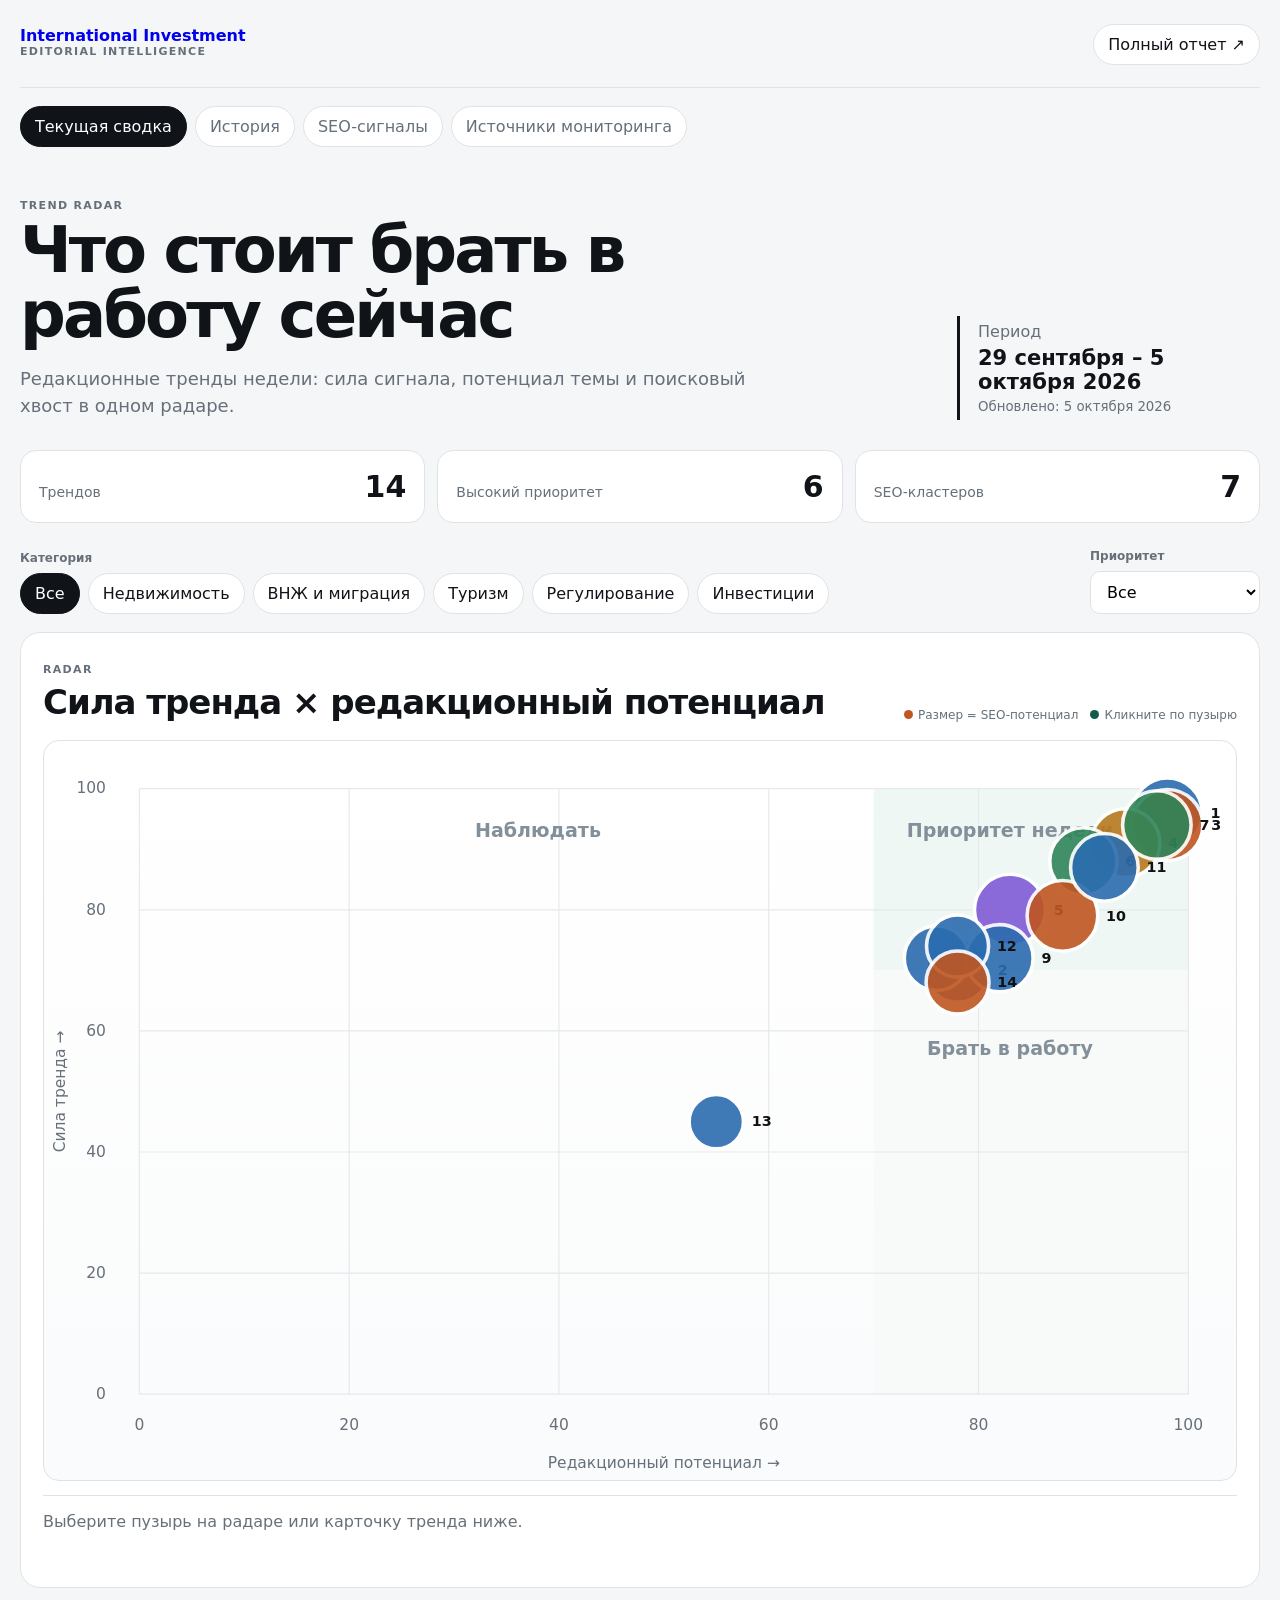
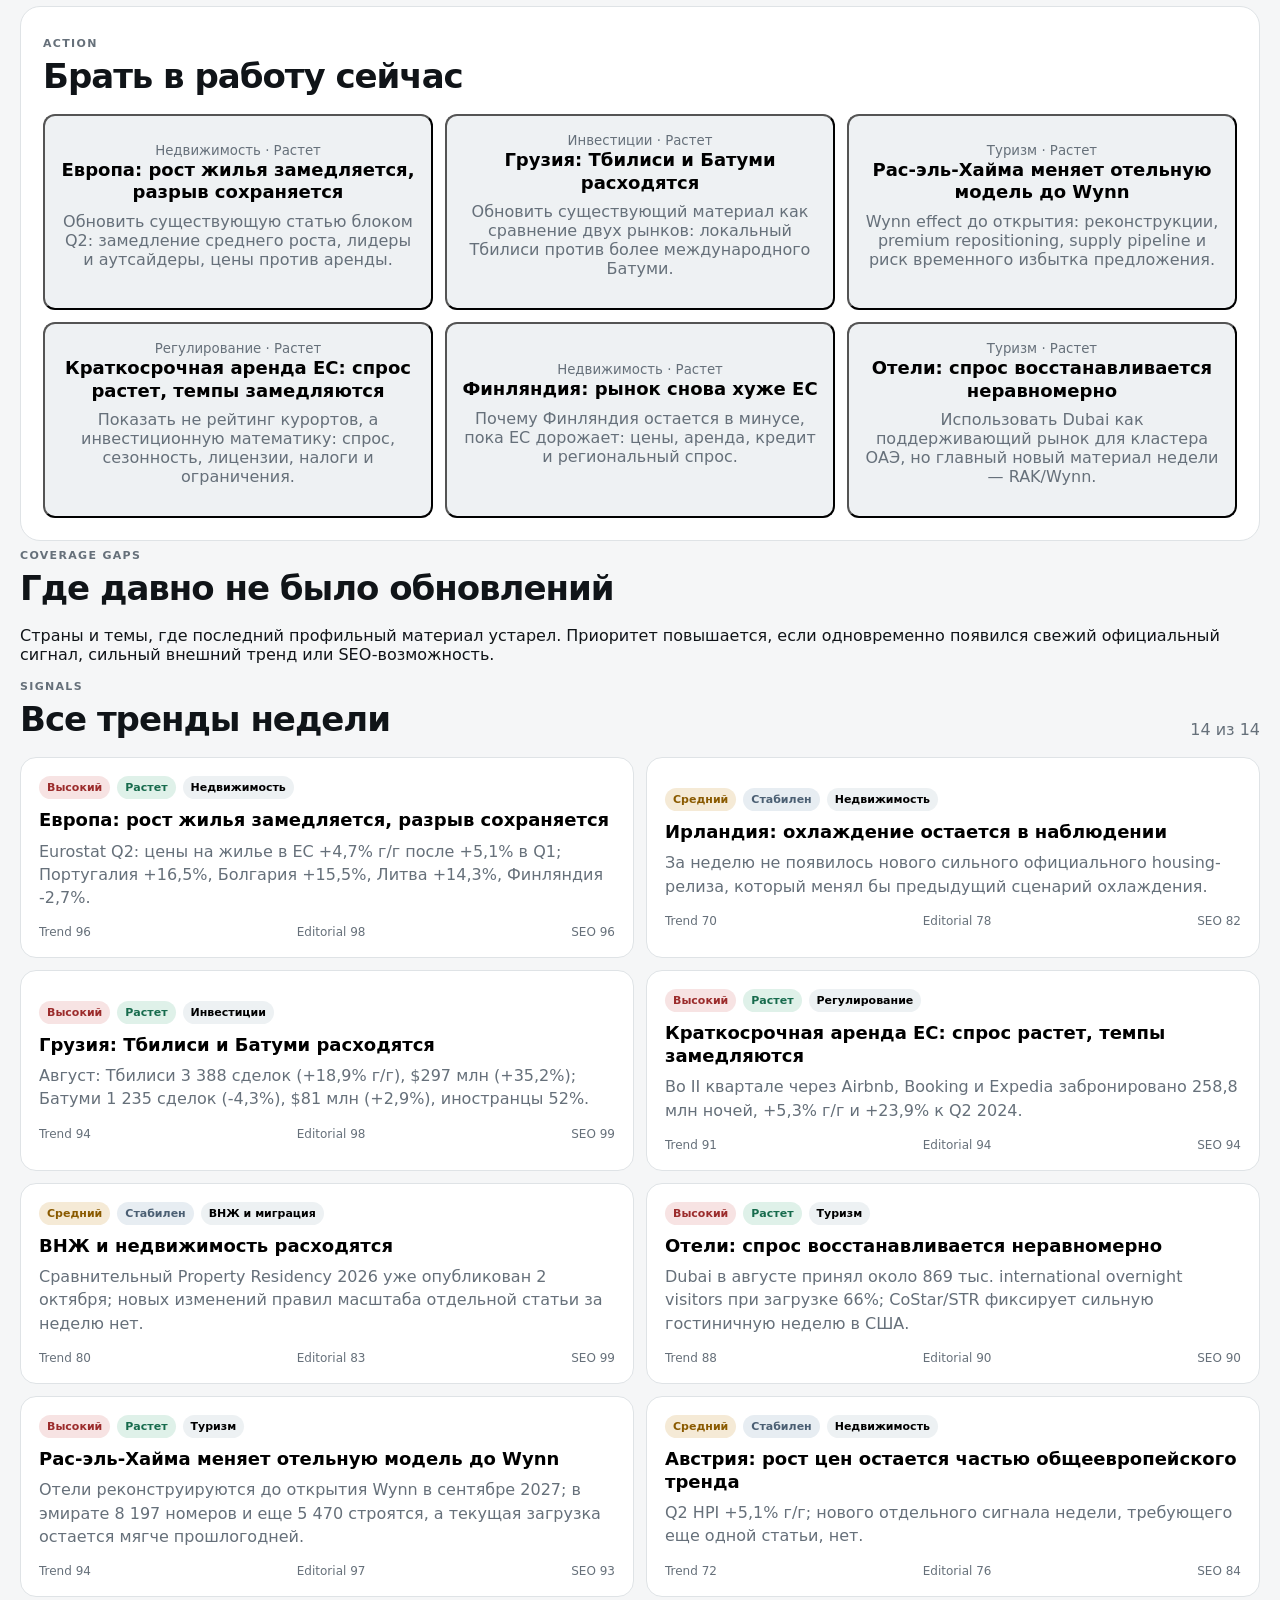
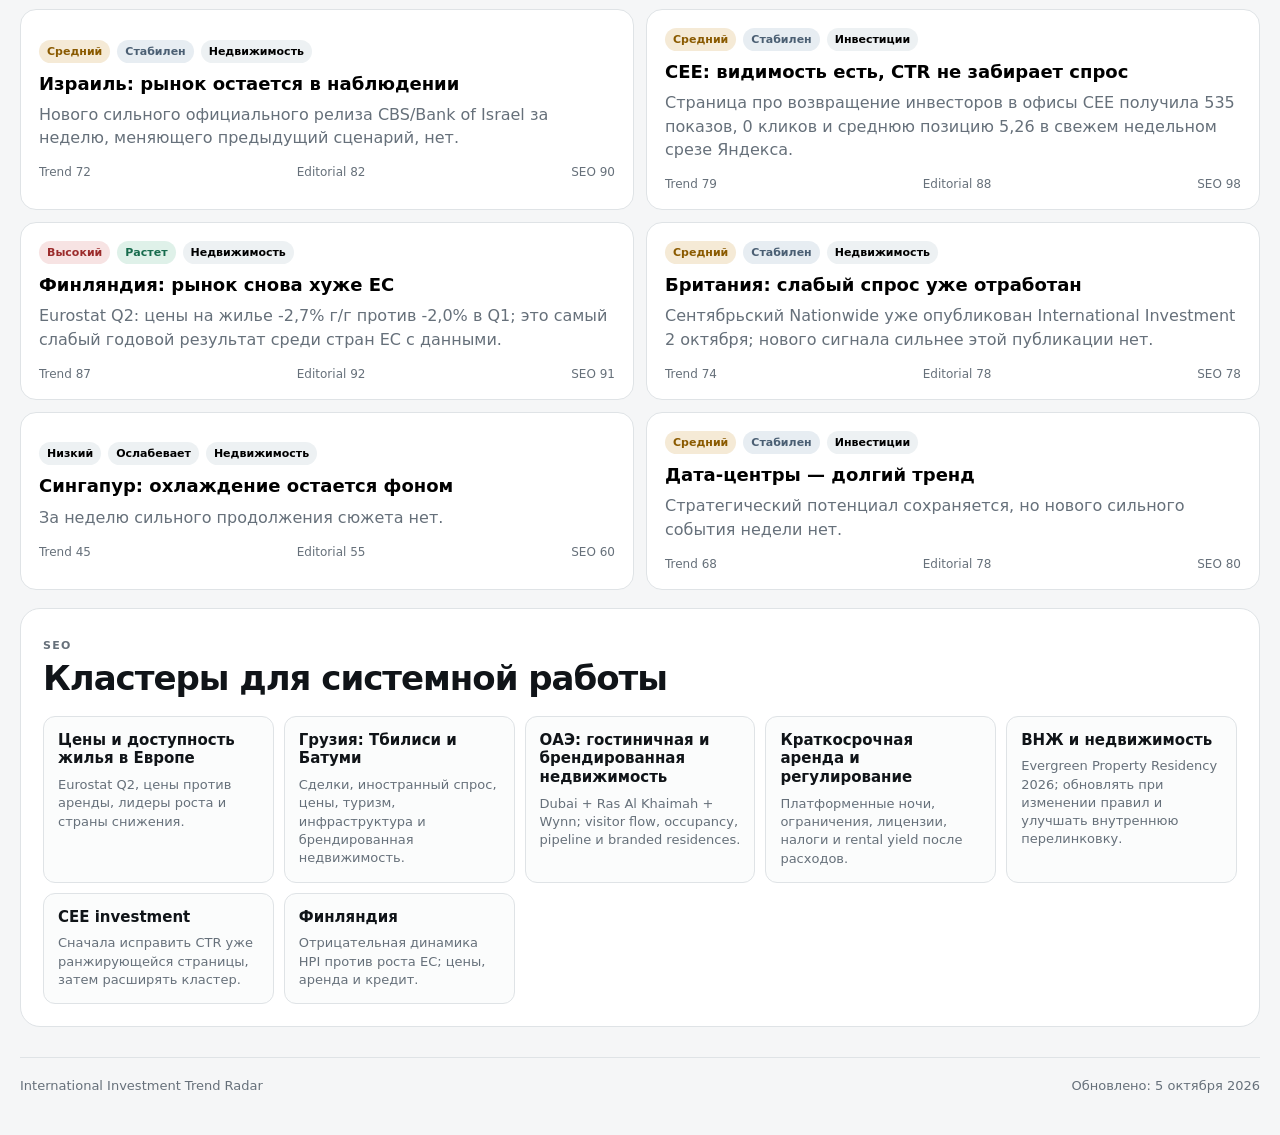
==== commit 75528d3b: "Add country coverage gaps to Trend Radar" ====
--- a/trend-radar/index.html
+++ b/trend-radar/index.html
@@ -86,6 +86,18 @@
         <div id="workNowGrid" class="work-grid"></div>
       </section>
 
+      <section class="coverage-section">
+        <div class="section-head">
+          <div>
+            <p class="eyebrow">Coverage gaps</p>
+            <h2>Где давно не было обновлений</h2>
+          </div>
+          <span id="coverageUpdatedAt" class="muted"></span>
+        </div>
+        <p class="coverage-note">Страны и темы, где последний профильный материал устарел. Приоритет повышается, если одновременно появился свежий официальный сигнал, сильный внешний тренд или SEO-возможность.</p>
+        <div id="coverageGapList" class="coverage-grid"></div>
+      </section>
+
       <section>
         <div class="section-head">
           <div><p class="eyebrow">Signals</p><h2>Все тренды недели</h2></div>
--- a/trend-radar/styles.css
+++ b/trend-radar/styles.css
@@ -3,4 +3,14 @@
 .view-tabs{display:flex;gap:8px;margin:18px 0 0}.view-tab{border:1px solid var(--line);background:var(--panel);border-radius:999px;padding:10px 14px;color:var(--muted);white-space:nowrap}.view-tab.is-active{background:var(--ink);border-color:var(--ink);color:#fff}.history-view{padding-top:34px}.history-hero{padding:14px 0 24px}.history-list{display:grid;gap:14px}.history-card{background:var(--panel);border:1px solid var(--line);border-radius:18px;padding:20px}.history-card-head{display:flex;justify-content:space-between;gap:16px;align-items:flex-start}.history-card h2{font-size:24px;margin-bottom:6px}.history-card .summary{font-size:16px;line-height:1.55;color:var(--ink);margin:16px 0}.history-points{display:grid;grid-template-columns:repeat(3,1fr);gap:10px}.history-point{background:var(--soft);border-radius:12px;padding:13px}.history-point span{display:block;color:var(--muted);font-size:11px;text-transform:uppercase;letter-spacing:.08em;font-weight:800;margin-bottom:5px}.history-links{display:flex;gap:12px;flex-wrap:wrap;margin-top:14px}.history-links a{color:var(--accent)}
 .source-principle{background:#eef5f2;border:1px solid #d7e7e0;border-radius:16px;padding:16px 18px;margin-bottom:18px;line-height:1.5}.source-groups{display:grid;gap:20px}.source-group{background:var(--panel);border:1px solid var(--line);border-radius:18px;padding:20px}.source-group-head{display:flex;justify-content:space-between;gap:14px;align-items:baseline;margin-bottom:14px}.source-group-head h2{font-size:24px}.source-group-head p{margin:0;color:var(--muted);font-size:13px}.source-grid{display:grid;grid-template-columns:repeat(3,1fr);gap:12px}.source-card{border:1px solid var(--line);border-radius:14px;padding:15px;background:#fbfcfc}.source-card-top{display:flex;justify-content:space-between;gap:10px;align-items:flex-start;margin-bottom:8px}.source-card h3{font-size:16px;margin:0}.source-card a{color:var(--accent);text-decoration:none}.source-card p{font-size:13px;color:var(--muted);line-height:1.45;margin:8px 0 0}.source-meta{display:flex;gap:6px;flex-wrap:wrap;margin-top:10px}.source-tag{font-size:10px;font-weight:800;text-transform:uppercase;letter-spacing:.06em;background:var(--soft);border-radius:999px;padding:5px 7px}.source-tag.core{background:#dff1e9;color:#176b4d}.source-tag.verify{background:#e7edf2;color:#4b5f73}.source-tag.support{background:#f5ead6;color:#8a5a00}
 @media(max-width:900px){.hero{grid-template-columns:1fr}.stats{grid-template-columns:1fr}.controls{align-items:stretch;flex-direction:column}.priority-control{width:100%}.work-grid,.seo-grid{grid-template-columns:repeat(2,1fr)}.trend-grid{grid-template-columns:1fr}.detail-grid{grid-template-columns:1fr}.history-points{grid-template-columns:1fr}.source-grid{grid-template-columns:repeat(2,1fr)}}
-@media(max-width:560px){.page-shell{width:min(100% - 20px,1240px);padding-top:14px}.topbar{align-items:flex-start;flex-direction:column}.hero{padding-top:34px}.radar-panel,.work-now,.seo-section{padding:14px}.work-grid,.seo-grid,.source-grid{grid-template-columns:1fr}.section-head,.history-card-head,.source-group-head{align-items:flex-start;flex-direction:column}footer{flex-direction:column}.view-tabs{overflow-x:auto;padding-bottom:2px}}+@media(max-width:560px){.page-shell{width:min(100% - 20px,1240px);padding-top:14px}.topbar{align-items:flex-start;flex-direction:column}.hero{padding-top:34px}.radar-panel,.work-now,.seo-section{padding:14px}.work-grid,.seo-grid,.source-grid{grid-template-columns:1fr}.section-head,.history-card-head,.source-group-head{align-items:flex-start;flex-direction:column}footer{flex-direction:column}.view-tabs{overflow-x:auto;padding-bottom:2px}}
+.seo-signal-summary{display:grid;grid-template-columns:repeat(3,1fr);gap:12px;margin-bottom:18px}
+.seo-signal-summary article{background:var(--panel);border:1px solid var(--line);border-radius:16px;padding:18px;display:flex;align-items:baseline;justify-content:space-between;gap:10px}
+.seo-signal-summary span{color:var(--muted);font-size:14px}.seo-signal-summary strong{font-size:28px}
+.seo-signal-list{display:grid;gap:12px}.seo-signal-card{background:var(--panel);border:1px solid var(--line);border-radius:16px;padding:18px}
+.seo-signal-card-head{display:flex;justify-content:space-between;gap:14px;align-items:flex-start}.seo-signal-card h3{margin-bottom:4px}.seo-signal-card .url{font-size:12px;color:var(--muted);overflow-wrap:anywhere}
+.seo-metrics{display:grid;grid-template-columns:repeat(6,1fr);gap:8px;margin-top:14px}.seo-metric{background:var(--soft);border-radius:10px;padding:10px}.seo-metric span{display:block;color:var(--muted);font-size:10px;text-transform:uppercase;letter-spacing:.07em;font-weight:800;margin-bottom:4px}.seo-metric strong{font-size:15px}
+.seo-action{margin-top:14px;border-left:3px solid var(--accent);padding-left:12px}.seo-action span{display:block;color:var(--muted);font-size:11px;text-transform:uppercase;letter-spacing:.07em;font-weight:800;margin-bottom:4px}
+.seo-empty{background:var(--panel);border:1px dashed var(--line);border-radius:16px;padding:22px;color:var(--muted)}
+@media(max-width:900px){.seo-signal-summary{grid-template-columns:1fr}.seo-metrics{grid-template-columns:repeat(3,1fr)}}
+@media(max-width:560px){.seo-metrics{grid-template-columns:repeat(2,1fr)}.seo-signal-card-head{flex-direction:column}}
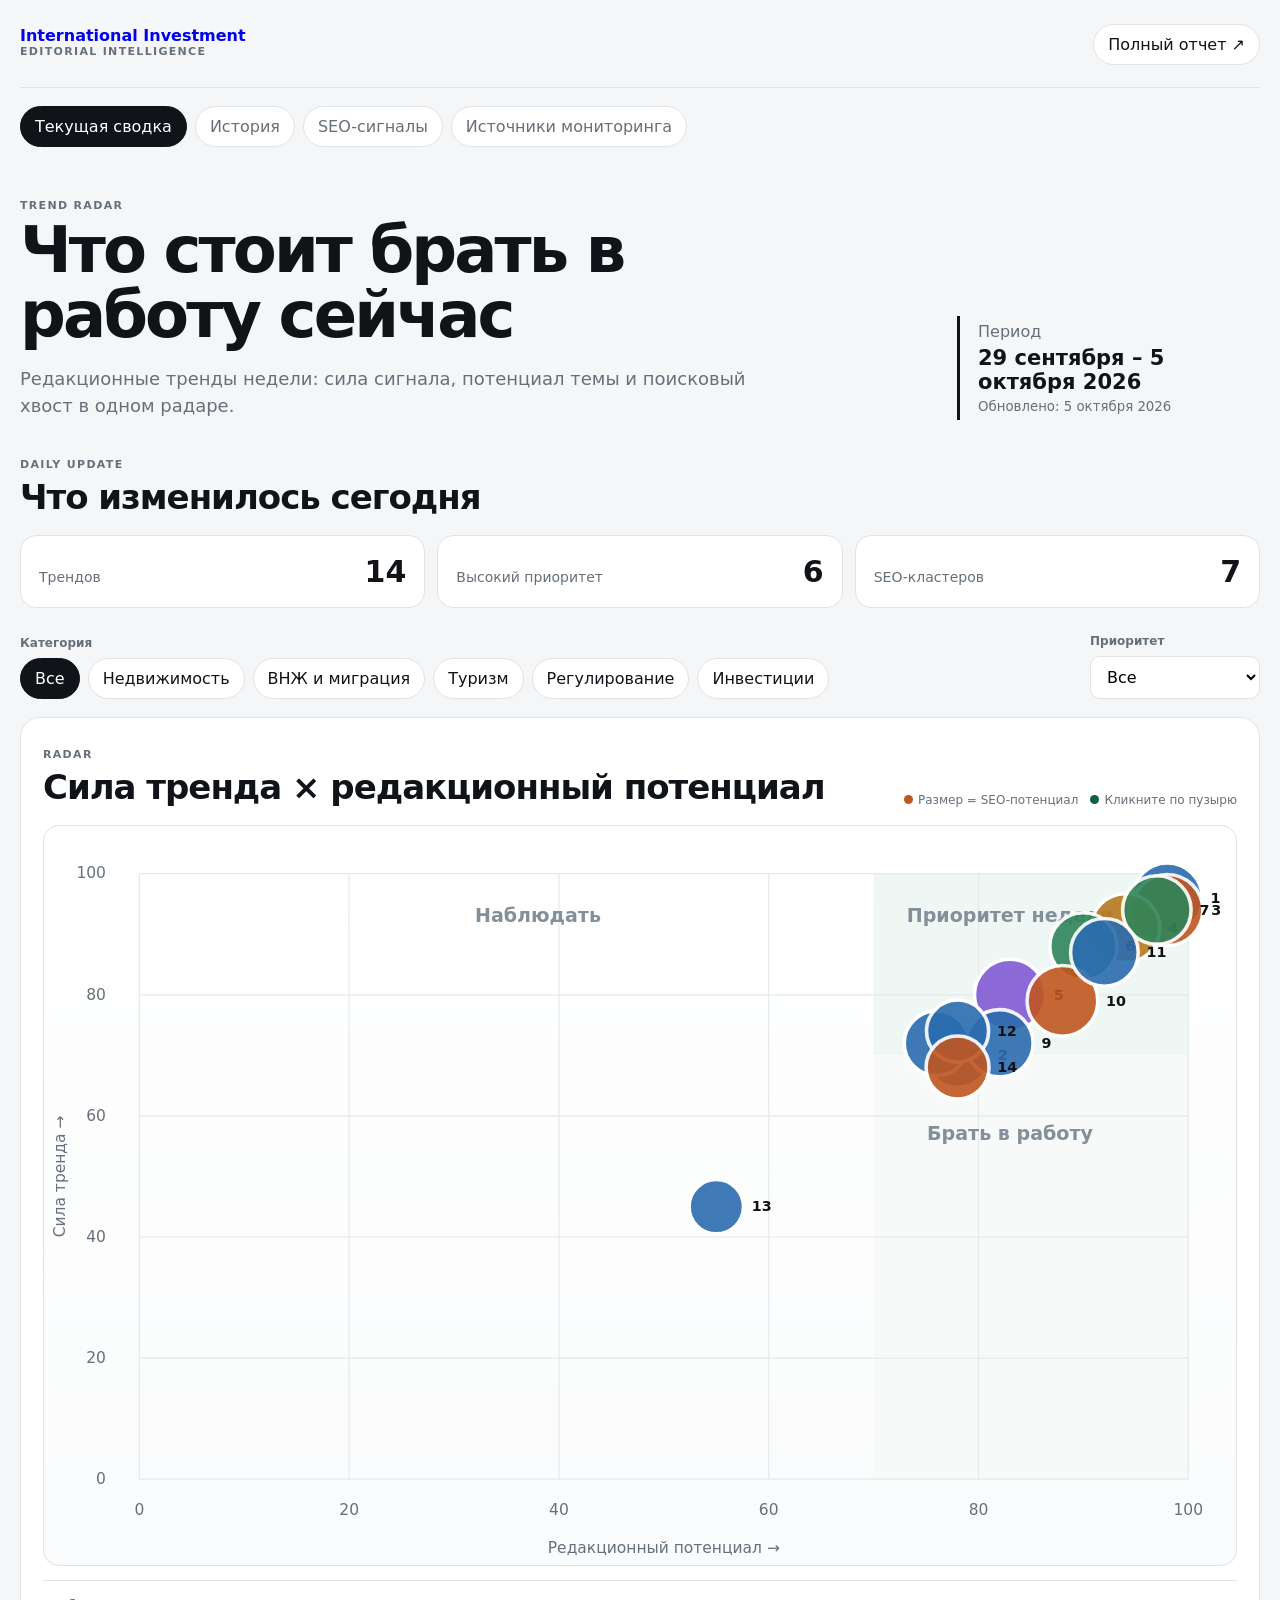
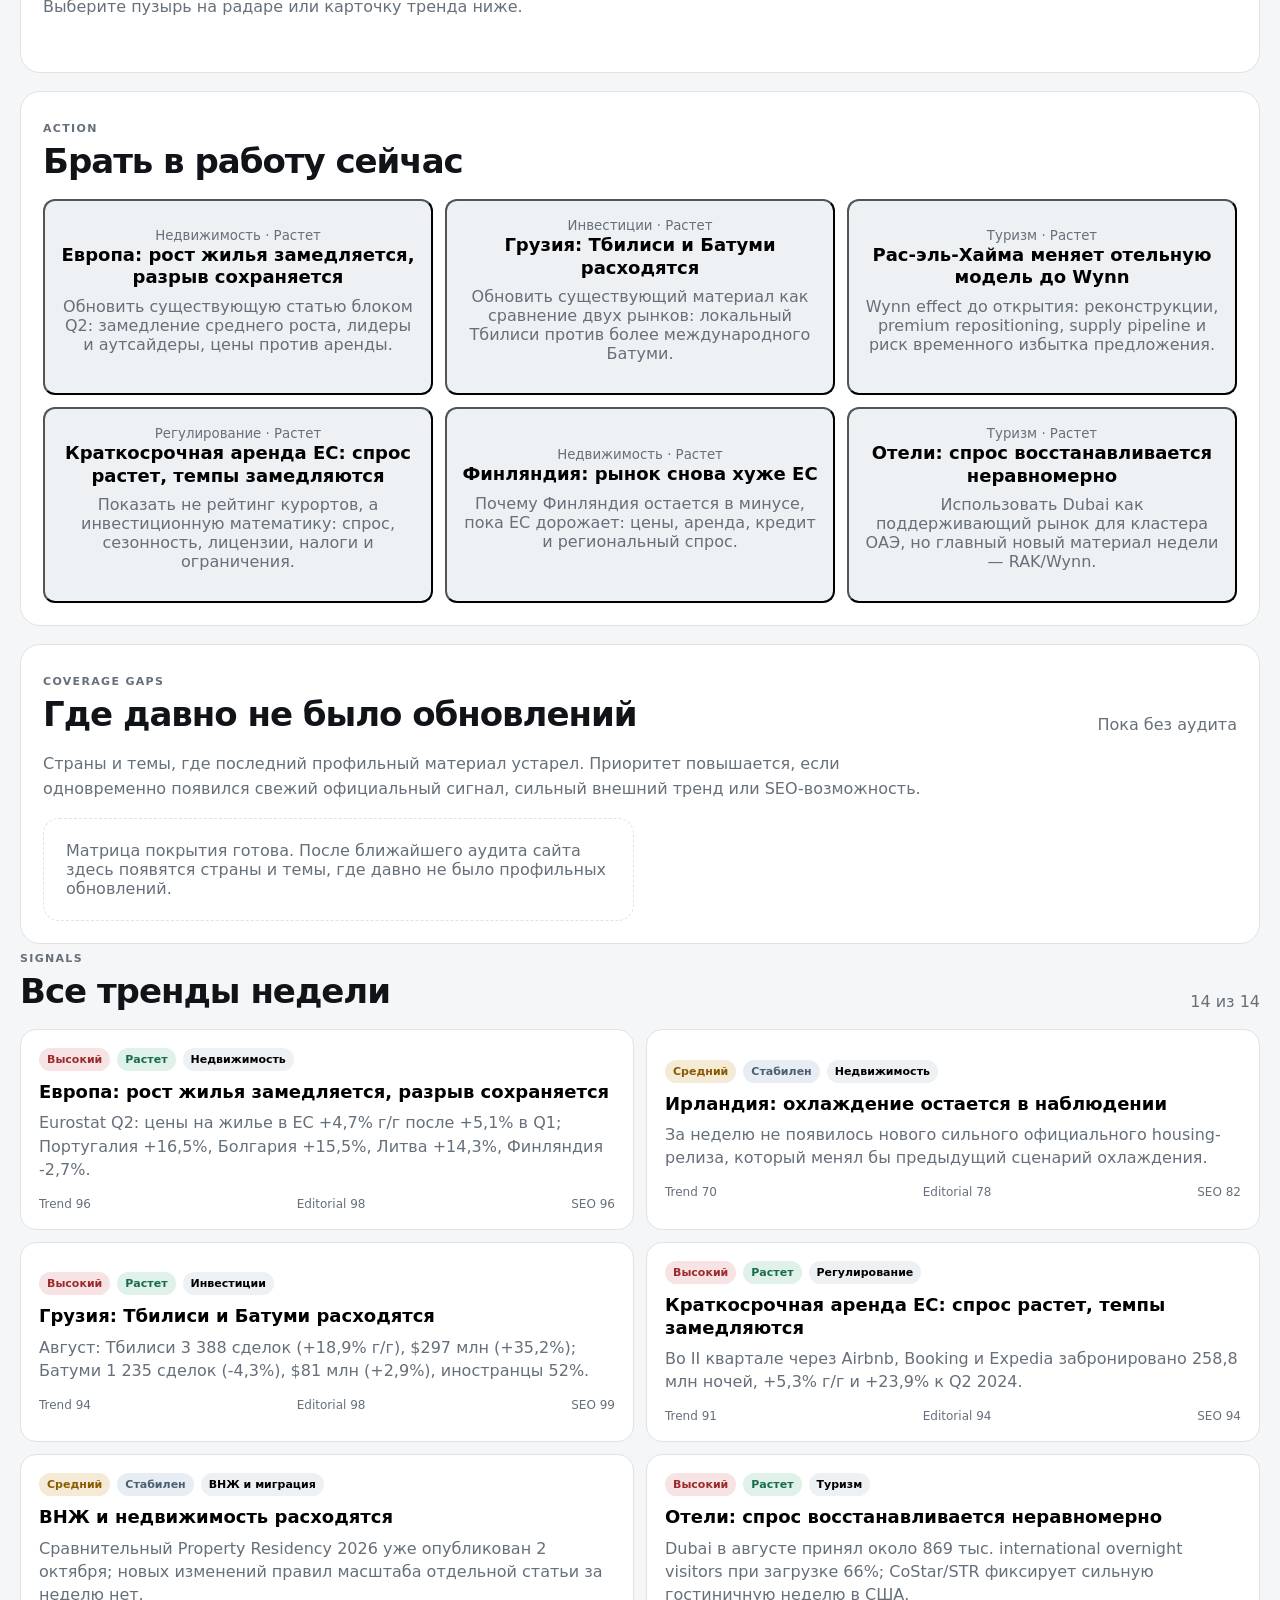
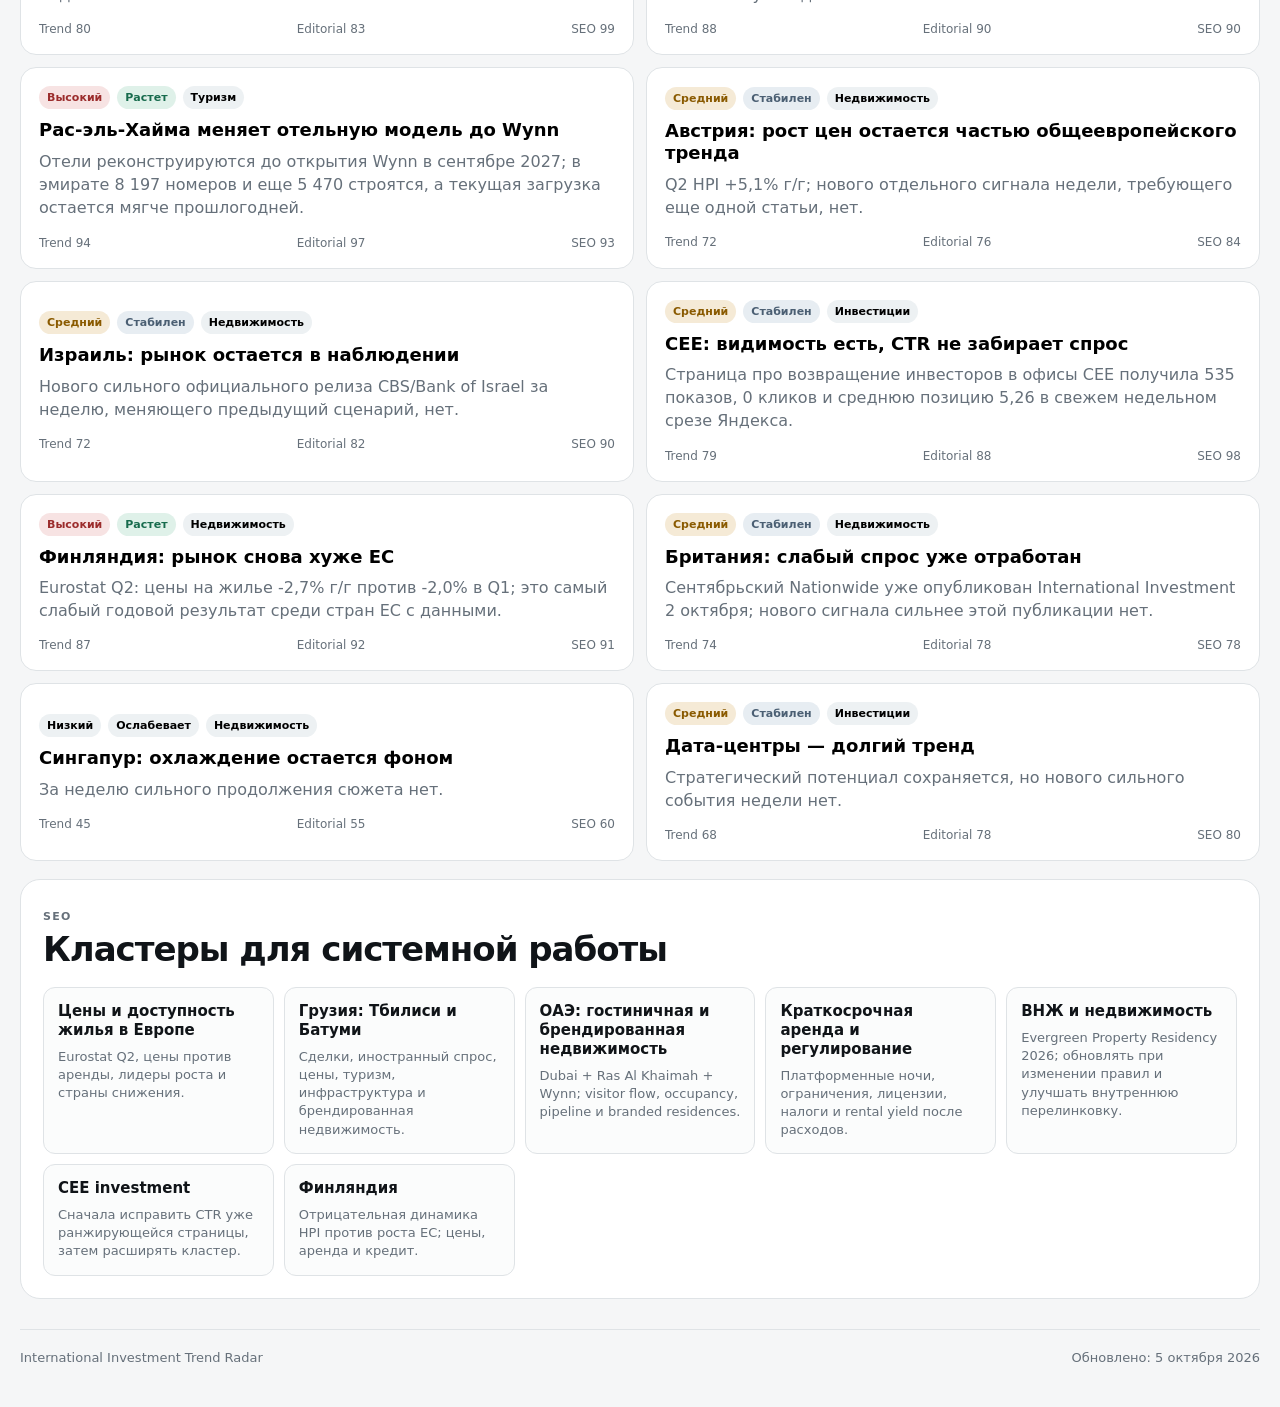
==== commit 6c2de252: "Show daily Trend Radar updates" ====
--- a/trend-radar/index.html
+++ b/trend-radar/index.html
@@ -36,6 +36,14 @@
           <strong id="period">—</strong>
           <small id="updatedAt">Обновлено: —</small>
         </div>
+      </section>
+
+      <section class="today-section">
+        <div class="section-head">
+          <div><p class="eyebrow">Daily update</p><h2>Что изменилось сегодня</h2></div>
+          <span id="dailyUpdatedAt" class="muted"></span>
+        </div>
+        <div id="dailyUpdateList" class="daily-update-grid"></div>
       </section>
 
       <section class="stats" aria-label="Сводка">
--- a/trend-radar/styles.css
+++ b/trend-radar/styles.css
@@ -14,3 +14,14 @@
 .seo-empty{background:var(--panel);border:1px dashed var(--line);border-radius:16px;padding:22px;color:var(--muted)}
 @media(max-width:900px){.seo-signal-summary{grid-template-columns:1fr}.seo-metrics{grid-template-columns:repeat(3,1fr)}}
 @media(max-width:560px){.seo-metrics{grid-template-columns:repeat(2,1fr)}.seo-signal-card-head{flex-direction:column}}
+
+.coverage-section{margin-top:18px;background:var(--panel);border:1px solid var(--line);border-radius:20px;padding:22px}
+.coverage-note{color:var(--muted);line-height:1.55;max-width:900px}
+.coverage-grid{display:grid;grid-template-columns:repeat(2,1fr);gap:12px}
+.coverage-card{border:1px solid var(--line);border-radius:14px;padding:16px;background:#fbfcfc}
+.coverage-card-head{display:flex;justify-content:space-between;gap:12px;align-items:flex-start}
+.coverage-card h3{margin-bottom:5px}.coverage-meta{color:var(--muted);font-size:12px;line-height:1.45}
+.coverage-topics{display:flex;gap:6px;flex-wrap:wrap;margin-top:12px}.coverage-topic{font-size:11px;border-radius:999px;background:var(--soft);padding:6px 8px;font-weight:700}
+.coverage-topic.stale{background:#f5ead6;color:#8a5a00}.coverage-topic.urgent{background:#f7e3e3;color:#9b2c2c}
+.coverage-reason{margin-top:12px;border-left:3px solid var(--accent);padding-left:10px;font-size:13px;line-height:1.45}
+@media(max-width:900px){.coverage-grid{grid-template-columns:1fr}}
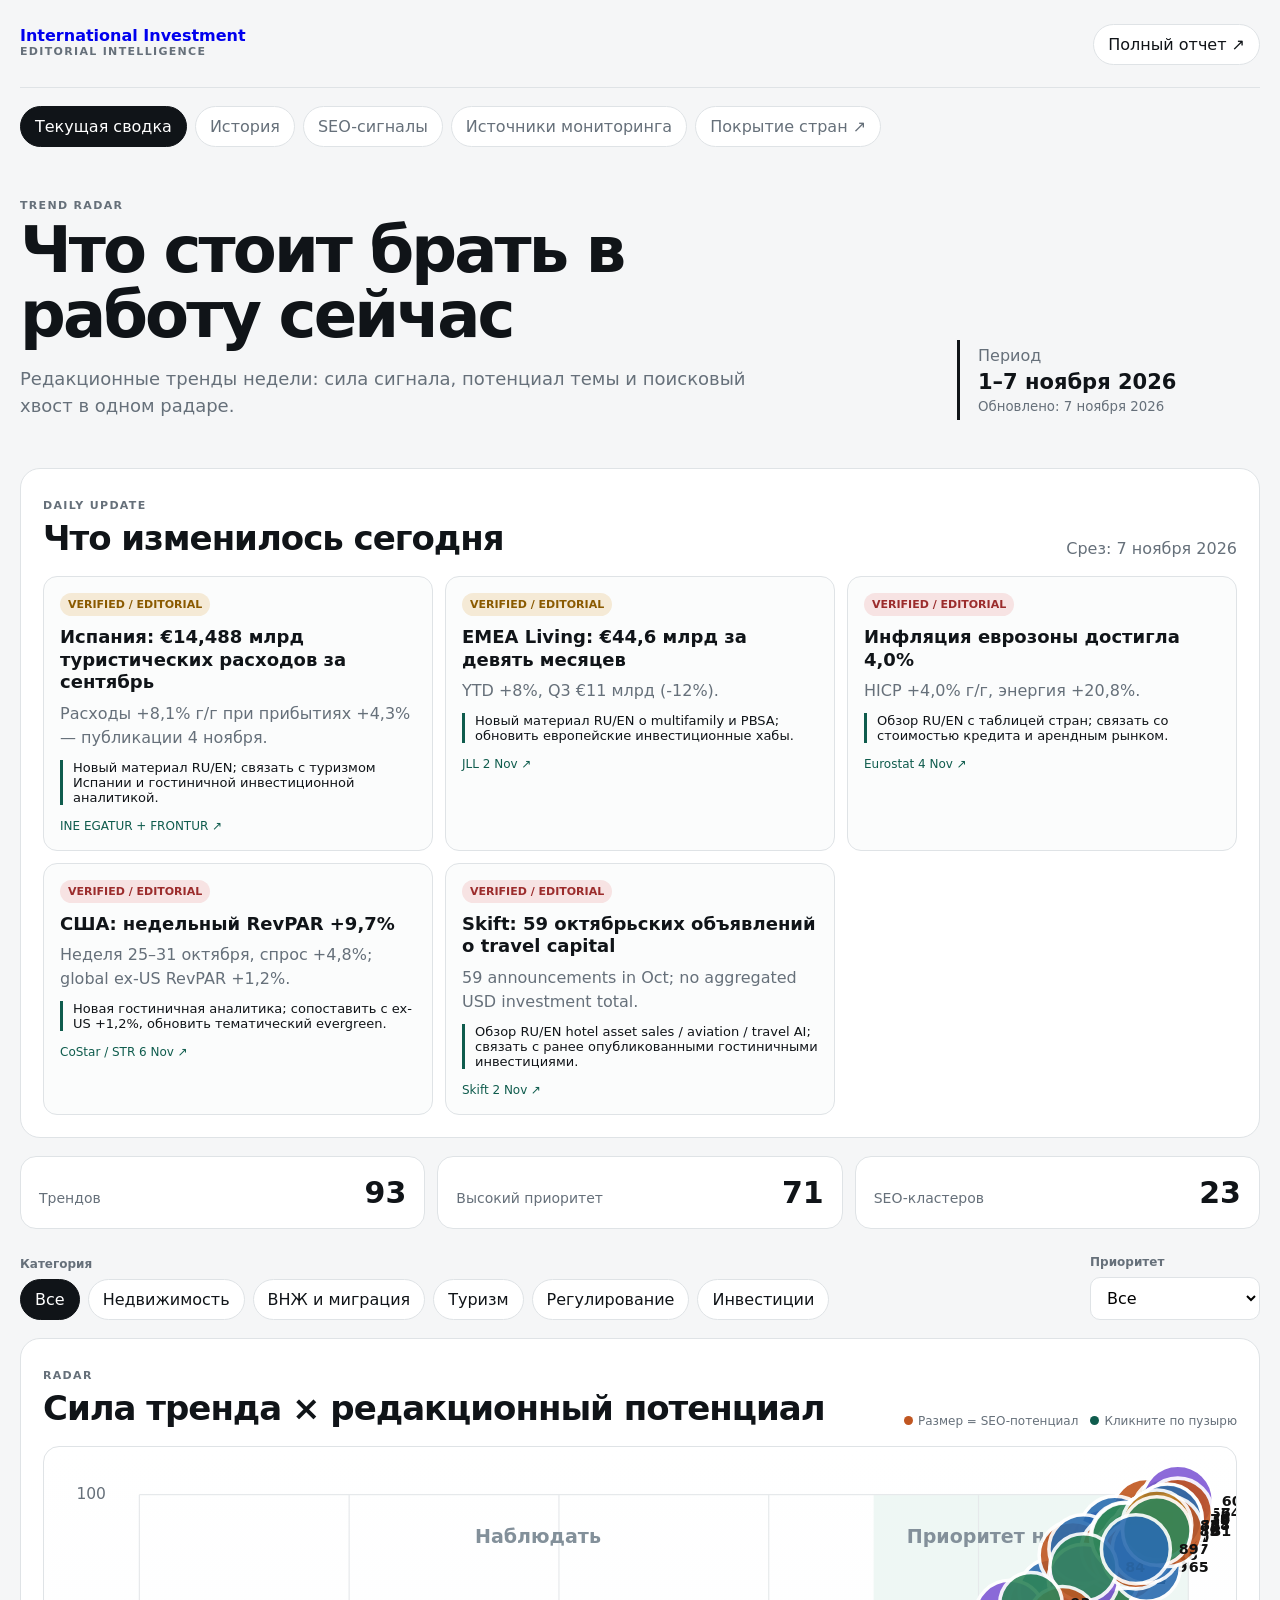
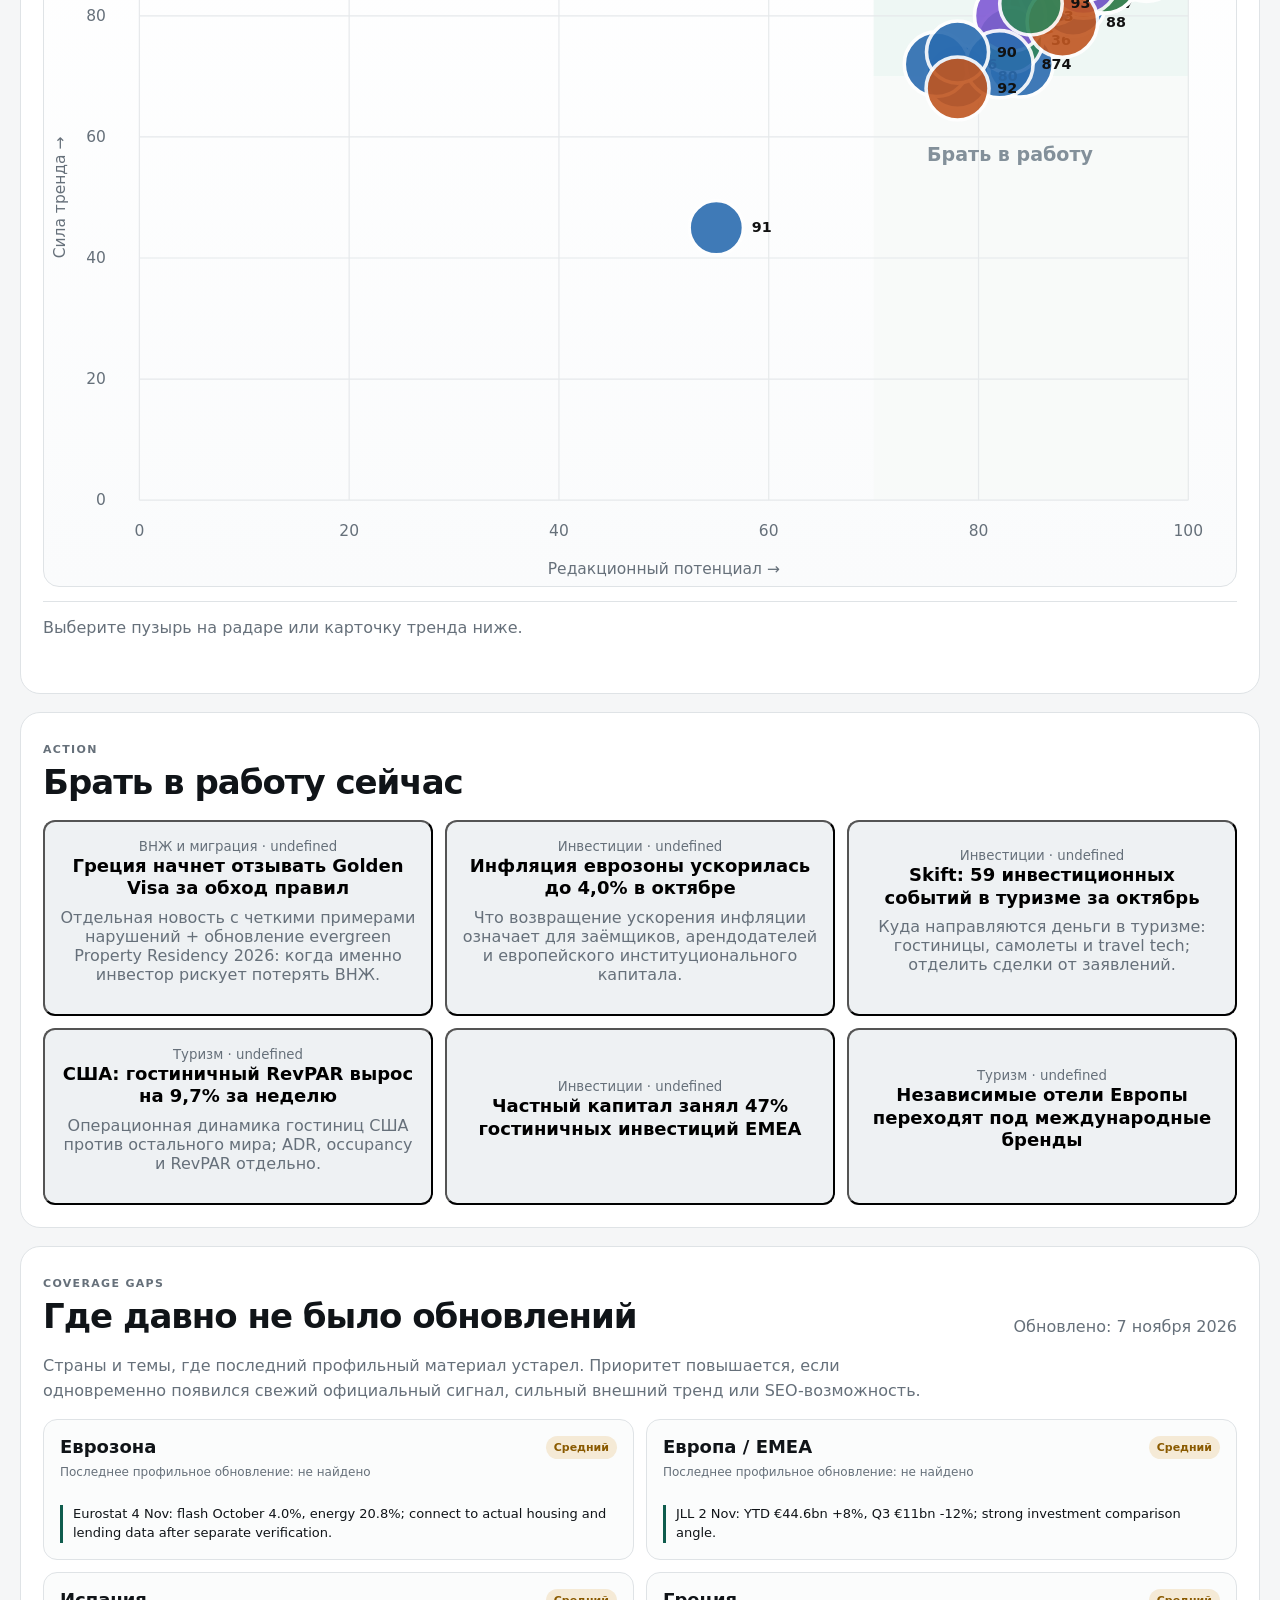
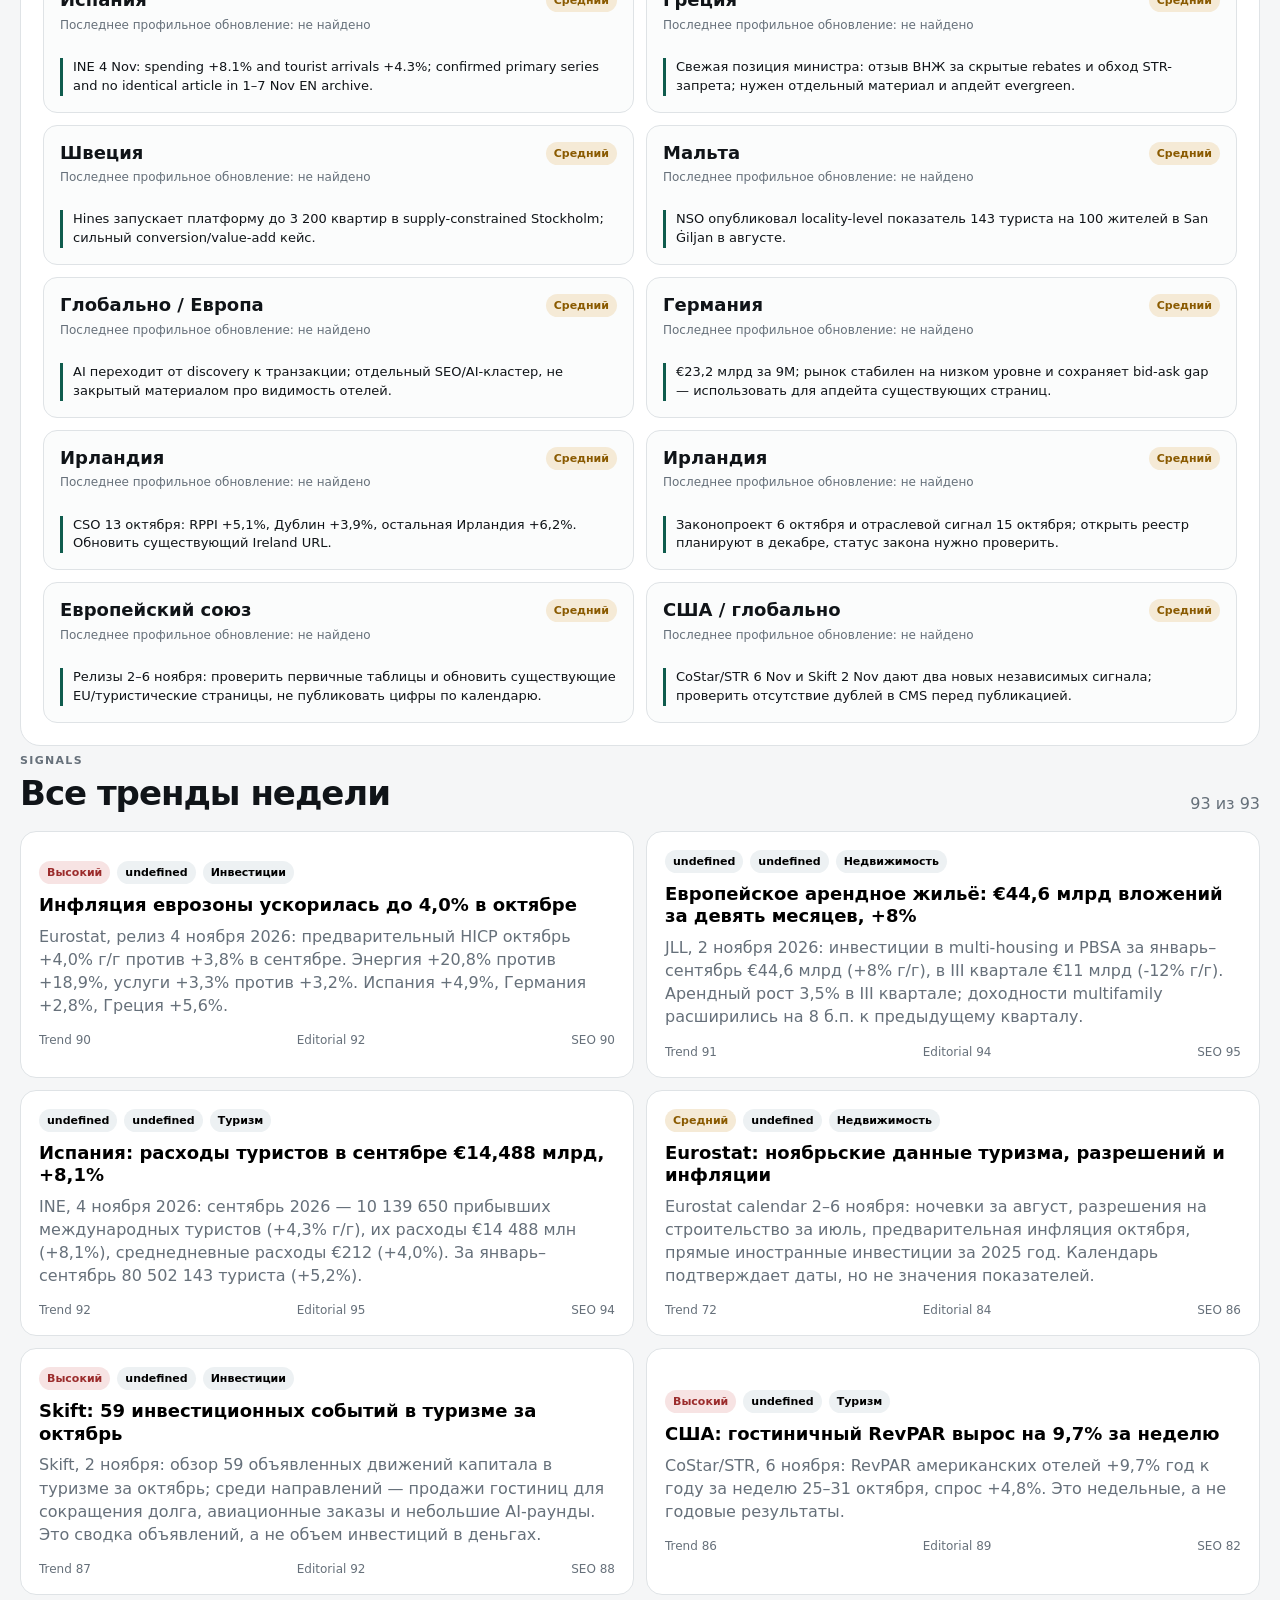
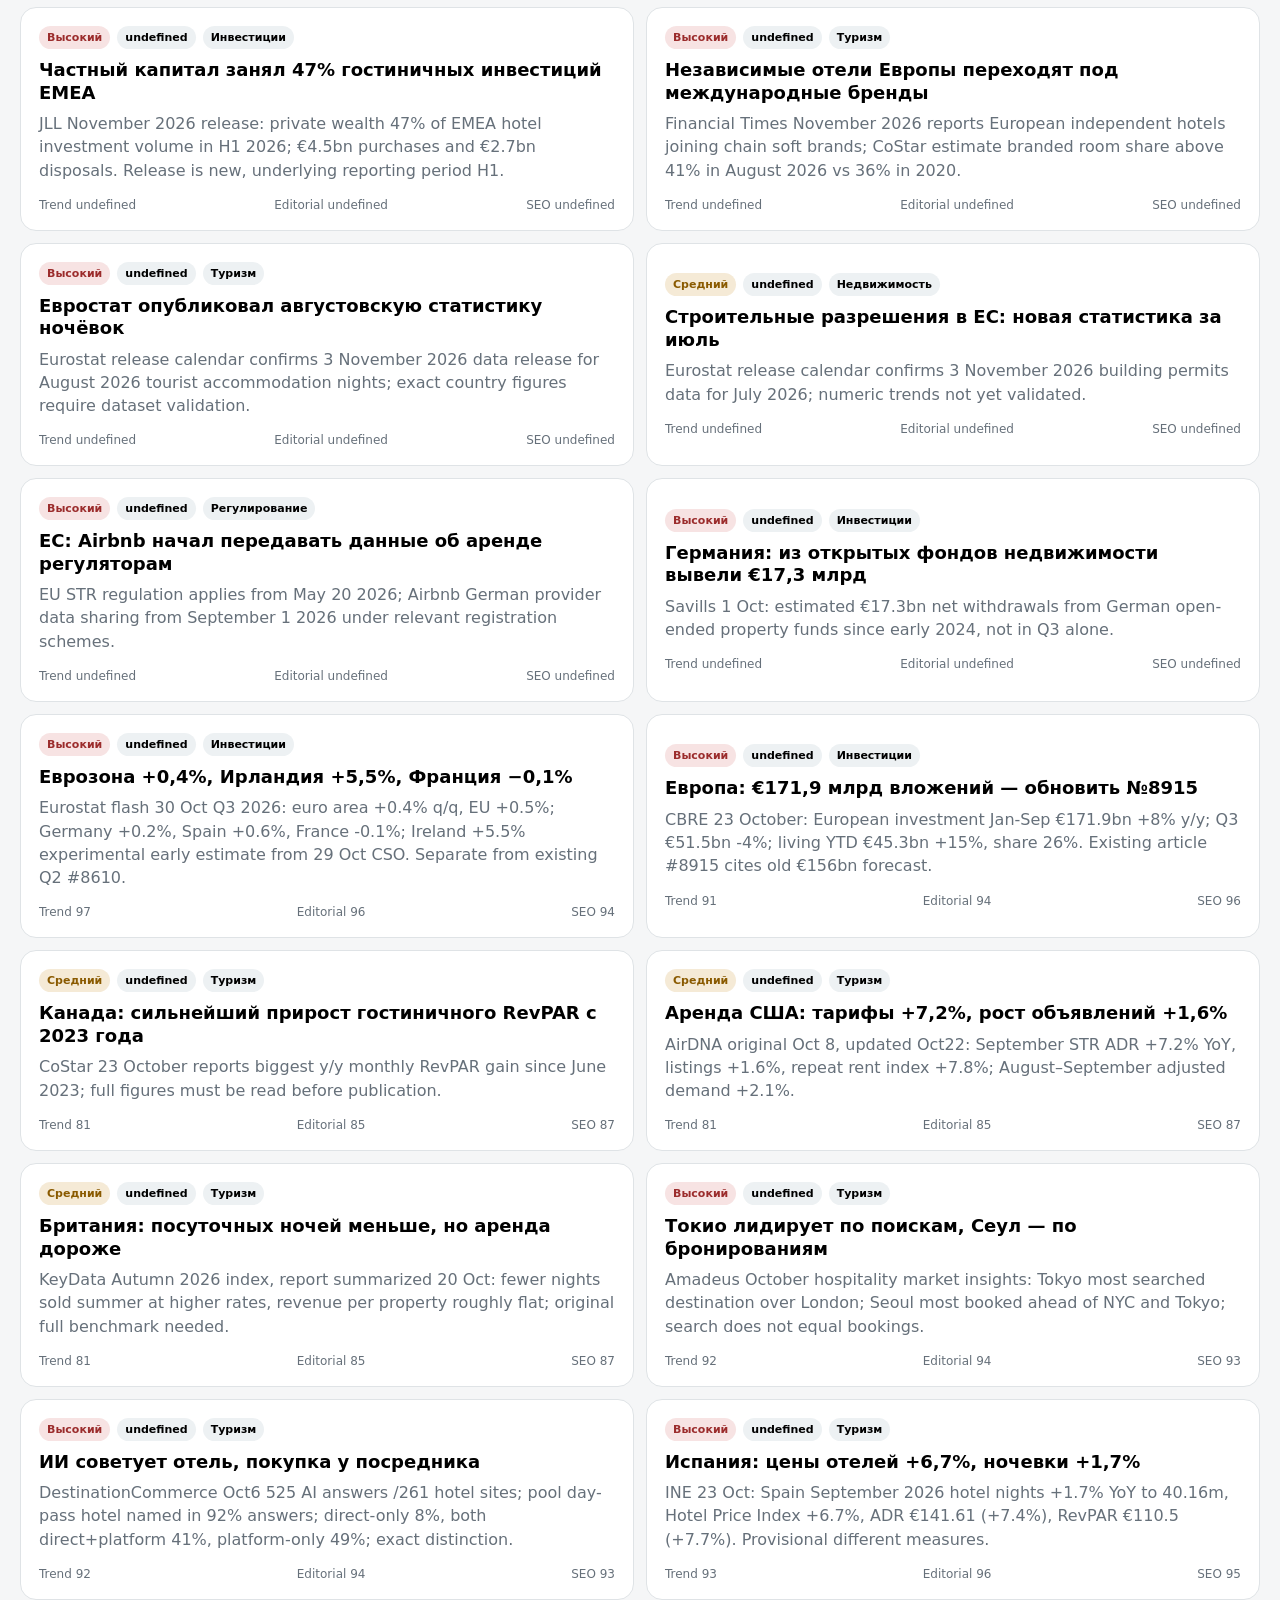
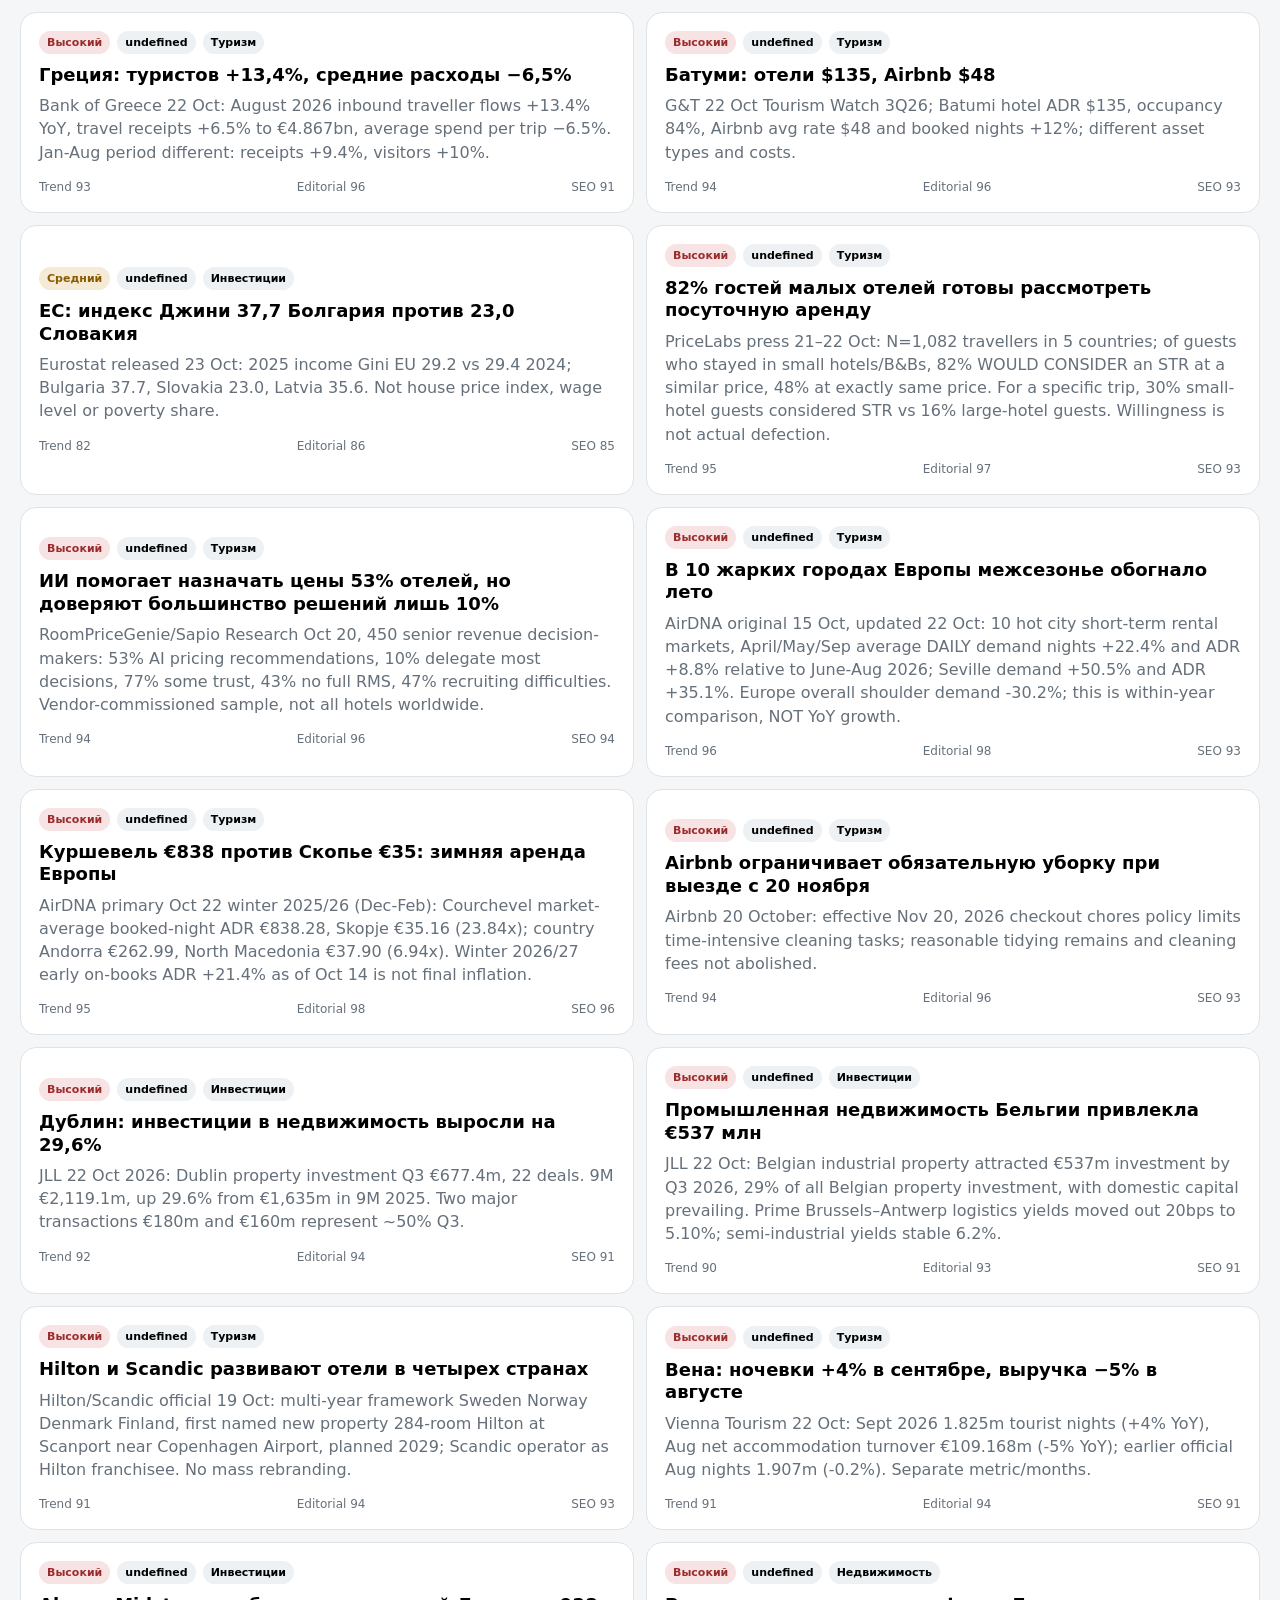
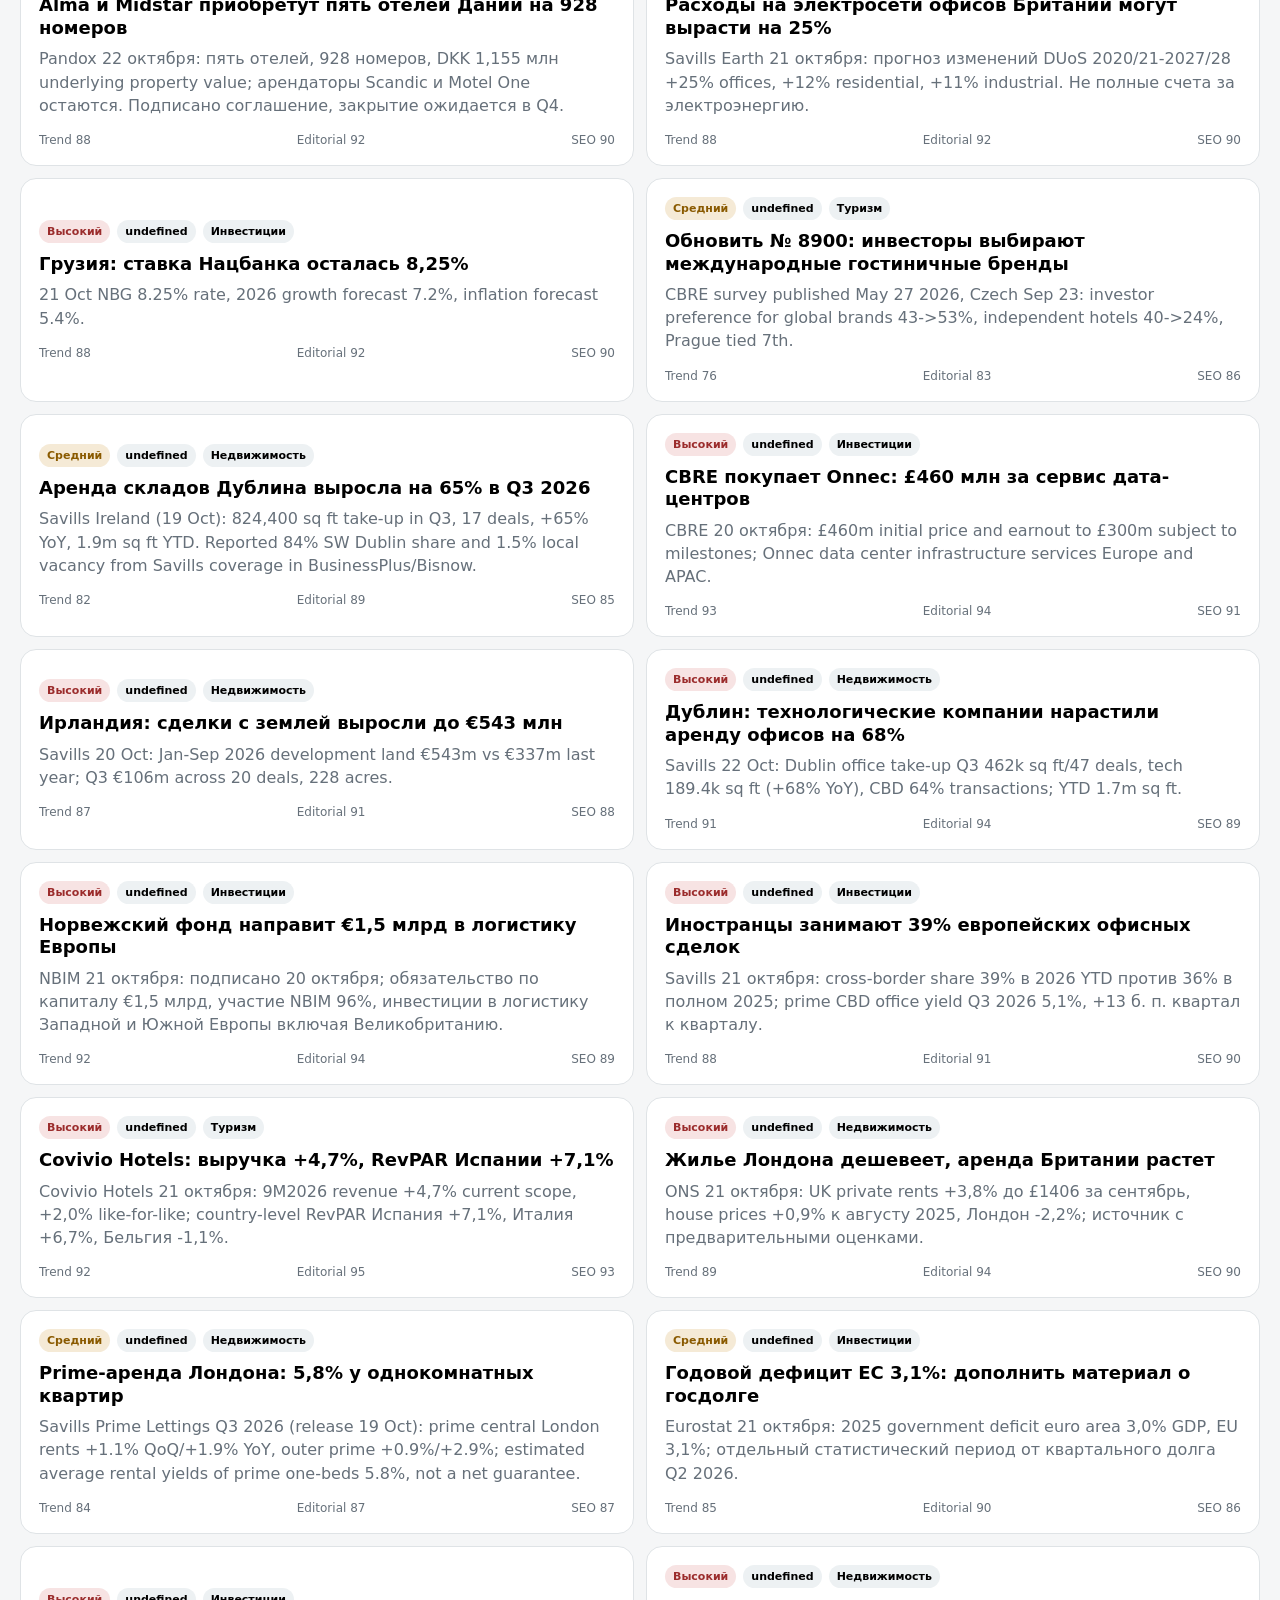
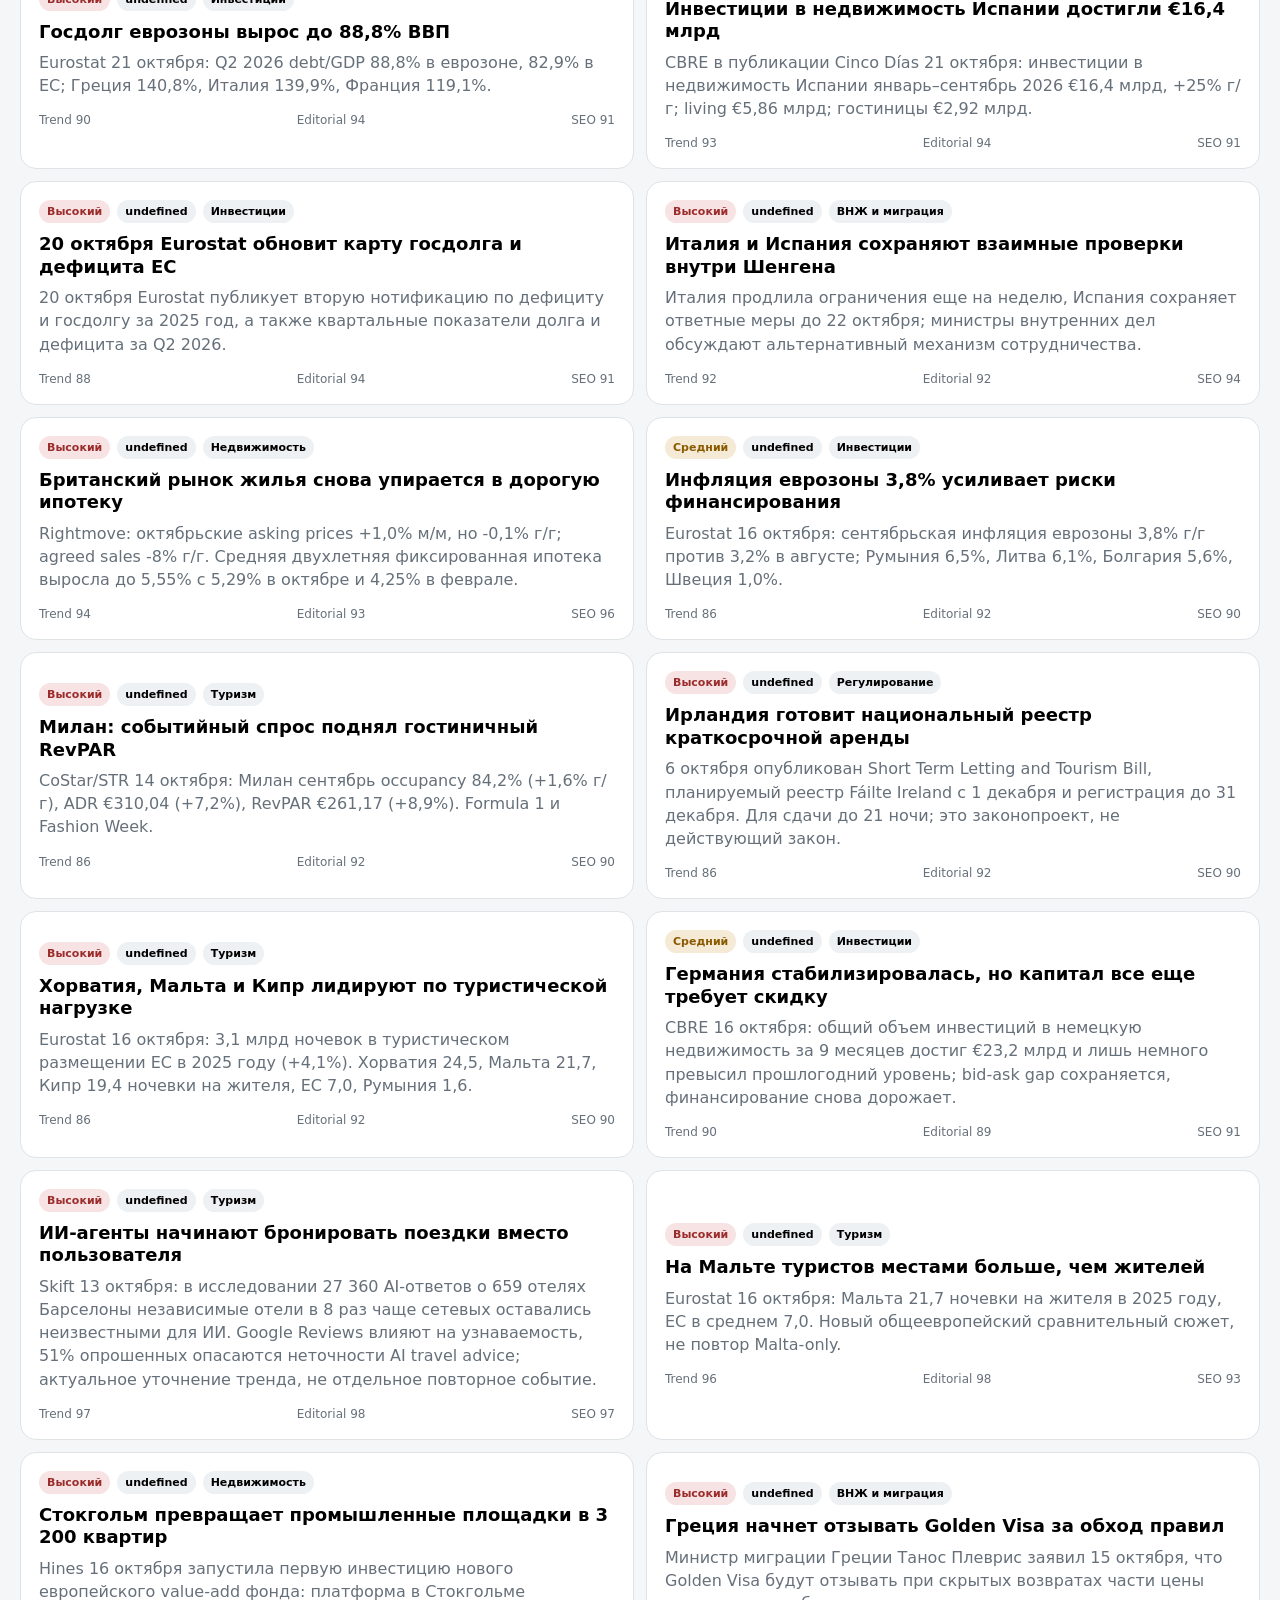
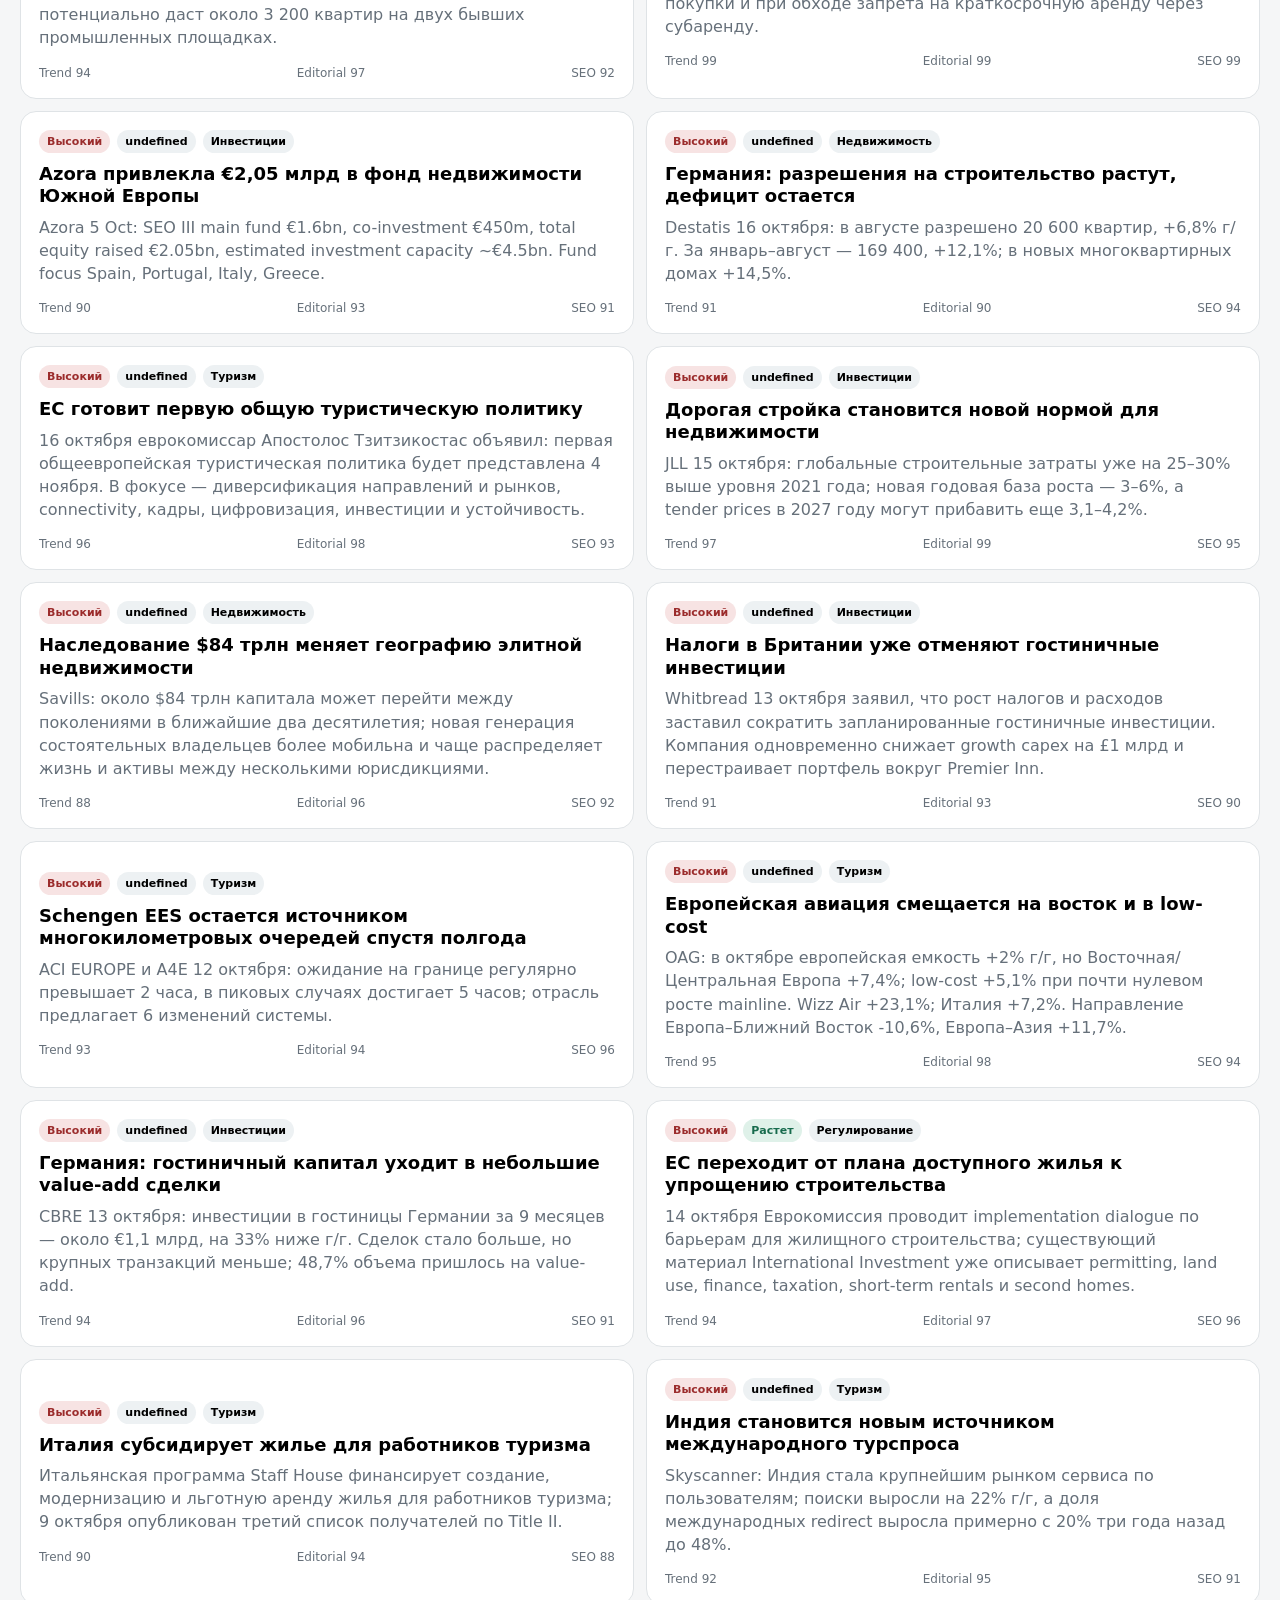
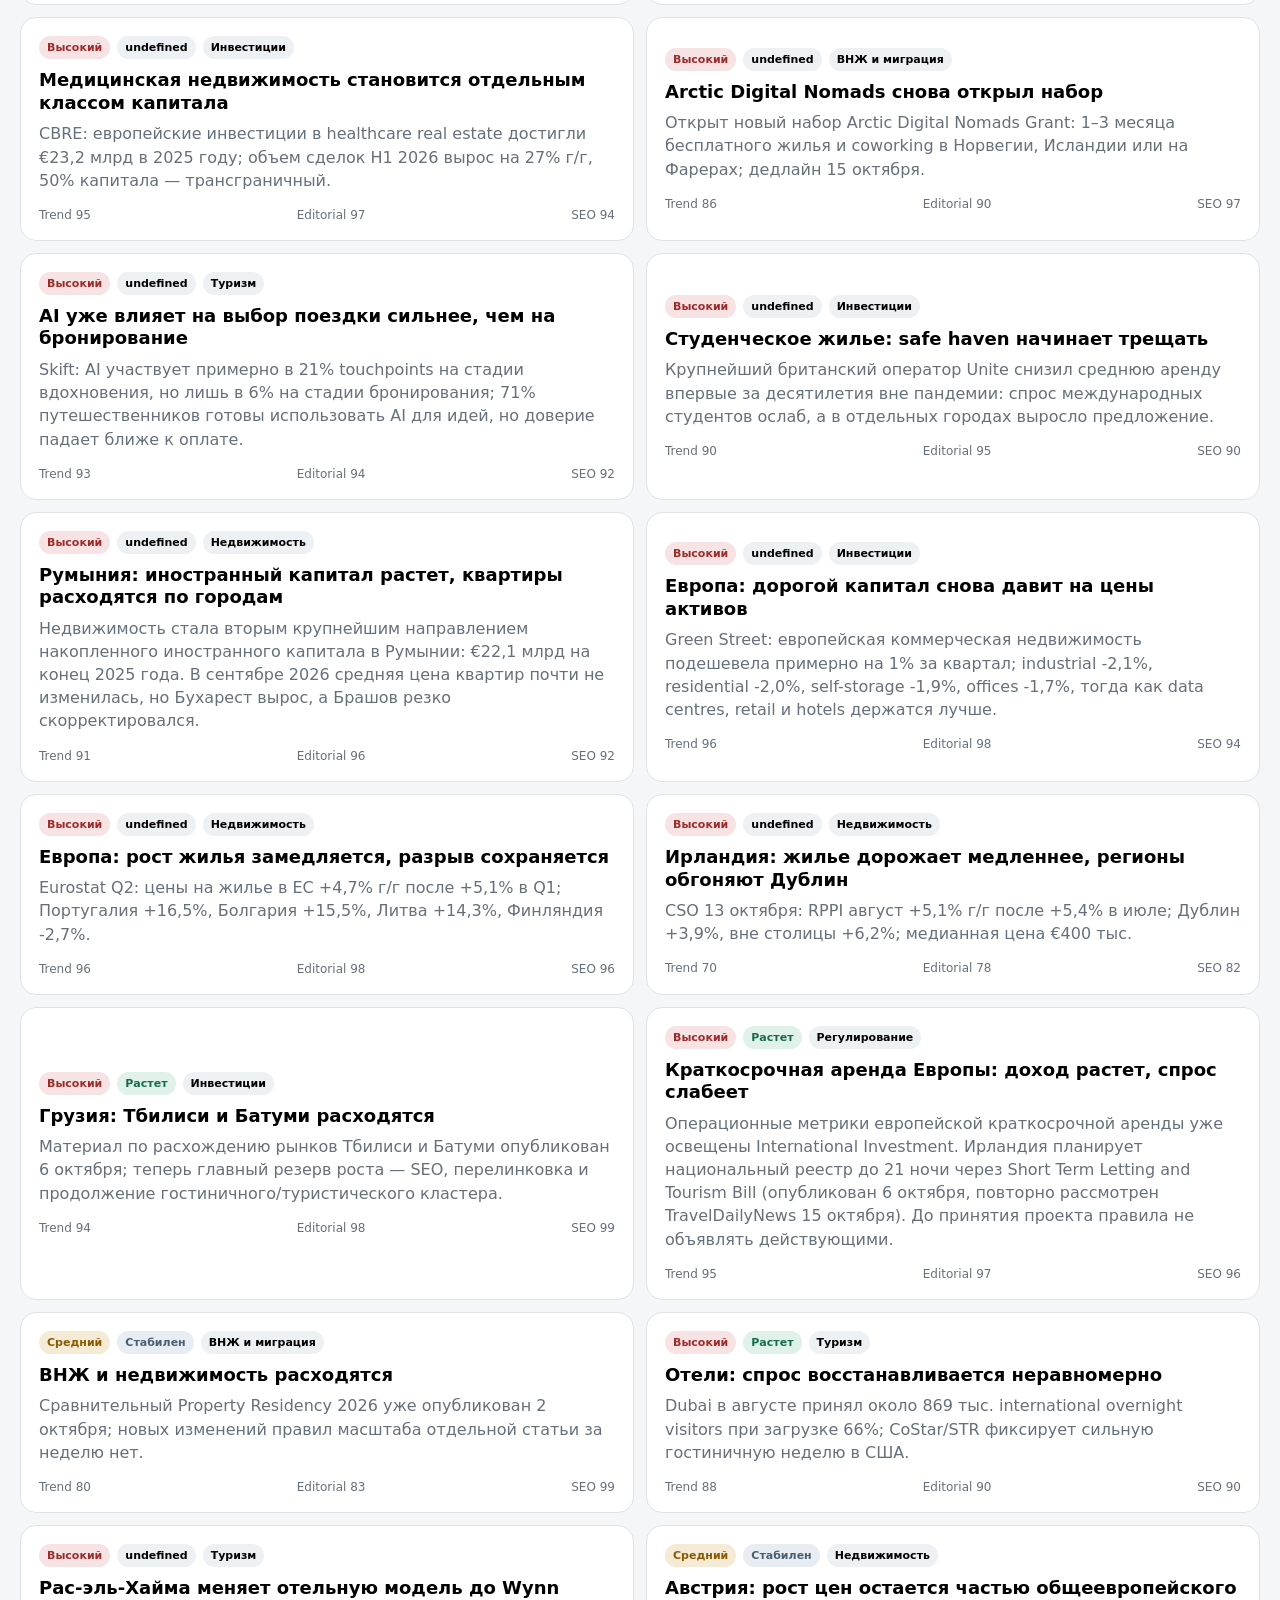
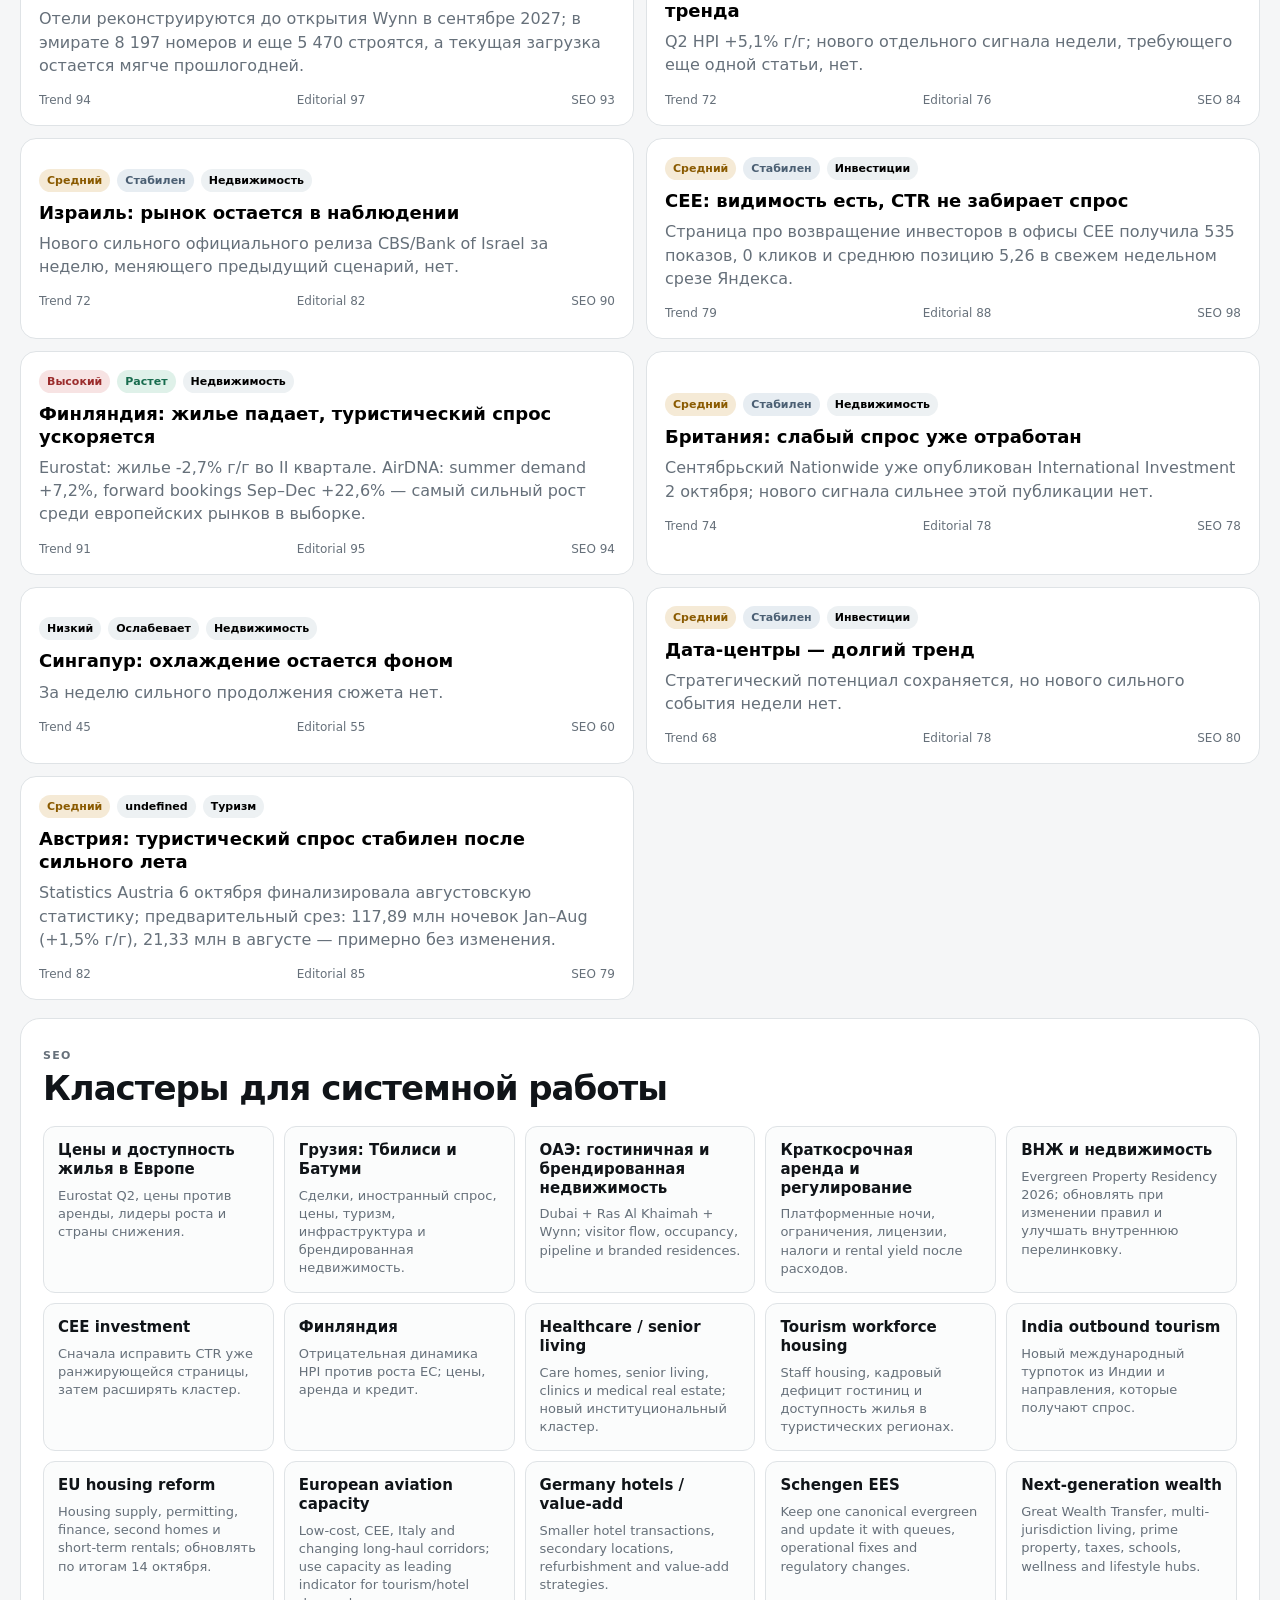
==== commit 27782807: "Link country coverage dashboard from main trend radar navigation" ====
--- a/trend-radar/index.html
+++ b/trend-radar/index.html
@@ -22,6 +22,7 @@
       <button class="view-tab" type="button" data-view="history">История</button>
       <button class="view-tab" type="button" data-view="seo">SEO-сигналы</button>
       <button class="view-tab" type="button" data-view="sources">Источники мониторинга</button>
+      <a class="view-tab" href="./coverage.html" style="display:inline-flex;align-items:center;justify-content:center;text-decoration:none;white-space:nowrap">Покрытие стран ↗</a>
     </nav>
 
     <div id="currentView">
--- a/trend-radar/styles.css
+++ b/trend-radar/styles.css
@@ -25,3 +25,11 @@
 .coverage-topic.stale{background:#f5ead6;color:#8a5a00}.coverage-topic.urgent{background:#f7e3e3;color:#9b2c2c}
 .coverage-reason{margin-top:12px;border-left:3px solid var(--accent);padding-left:10px;font-size:13px;line-height:1.45}
 @media(max-width:900px){.coverage-grid{grid-template-columns:1fr}}
+
+.today-section{margin:18px 0;background:var(--panel);border:1px solid var(--line);border-radius:20px;padding:22px}
+.daily-update-grid{display:grid;grid-template-columns:repeat(3,1fr);gap:12px}
+.daily-update-card{background:#fbfcfc;border:1px solid var(--line);border-radius:14px;padding:16px}
+.daily-update-card h3{margin-bottom:8px}.daily-update-card p{color:var(--muted);line-height:1.5;margin-bottom:10px}
+.daily-update-card .today-action{border-left:3px solid var(--accent);padding-left:10px;color:var(--ink);font-size:13px}
+.daily-update-card a{color:var(--accent);text-decoration:none;font-size:12px}
+@media(max-width:900px){.daily-update-grid{grid-template-columns:1fr}}
